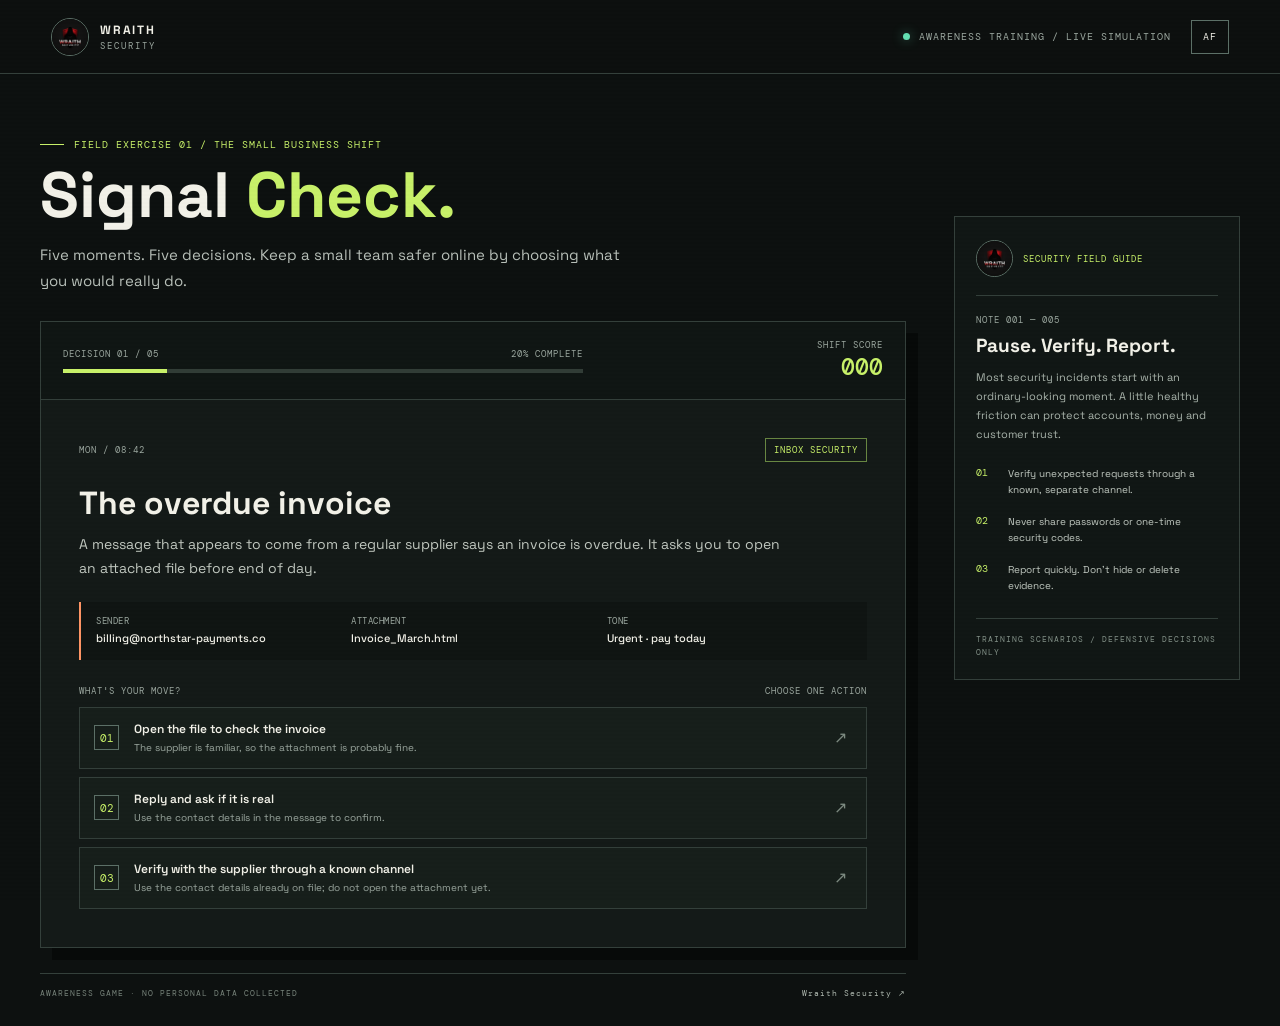
==== cyber-game/index.html @ 9d135469 "Add Signal Check cybersecurity awareness game" ====
<!doctype html>
<html lang="en">
<head>
  <meta charset="utf-8">
  <meta name="viewport" content="width=device-width, initial-scale=1">
  <meta name="theme-color" content="#0d1110">
  <meta name="description" content="Take a five-decision cybersecurity awareness challenge. Spot suspicious requests, protect accounts and choose a safe response.">
  <meta property="og:type" content="website">
  <meta property="og:url" content="https://rubust7997.github.io/Wraith.Sec/cyber-game/">
  <meta property="og:title" content="Signal Check | Wraith Security">
  <meta property="og:description" content="Could you protect a small business through five real-world security decisions? Play Signal Check and share your result.">
  <meta property="og:image" content="https://rubust7997.github.io/Wraith.Sec/assets/wraith-security-logo.jpeg">
  <meta name="twitter:card" content="summary">
  <title>Signal Check | Wraith Security</title>
  <link rel="preconnect" href="https://fonts.googleapis.com">
  <link rel="preconnect" href="https://fonts.gstatic.com" crossorigin>
  <link href="https://fonts.googleapis.com/css2?family=DM+Mono:wght@400;500;700&family=Space+Grotesk:wght@400;500;600;700&display=swap" rel="stylesheet">
  <link rel="icon" href="../assets/wraith-security-logo.jpeg">
  <link rel="stylesheet" href="styles.css">
</head>
<body>
  <div class="scanline" aria-hidden="true"></div>
  <header class="topbar">
    <a class="brand" href="../" aria-label="Wraith Security home">
      <img src="../assets/wraith-security-logo.jpeg" alt="">
      <span>WRAITH <b>SECURITY</b></span>
    </a>
    <div class="topbar-right">
      <span class="edition"><span class="live-dot"></span><span data-en="AWARENESS TRAINING / LIVE SIMULATION" data-af="BEWUSMAKINGOPLEIDING / LEWENDE SIMULASIE">AWARENESS TRAINING / LIVE SIMULATION</span></span>
      <button class="language-button" id="languageToggle" type="button" aria-label="Switch to Afrikaans">AF</button>
    </div>
  </header>

  <main class="game-layout">
    <section class="game-column" aria-labelledby="game-title">
      <div class="game-heading">
        <p class="eyebrow" data-en="FIELD EXERCISE 01 / THE SMALL BUSINESS SHIFT" data-af="VELDOEFENING 01 / DIE KLEINBESIGHEIDSKOF">FIELD EXERCISE 01 / THE SMALL BUSINESS SHIFT</p>
        <h1 id="game-title"><span data-en="Signal" data-af="Sein">Signal</span> <em data-en="Check." data-af="Kontrole.">Check.</em></h1>
        <p class="game-intro" data-en="Five moments. Five decisions. Keep a small team safer online by choosing what you would really do." data-af="Vyf oomblikke. Vyf besluite. Hou ’n klein span veiliger aanlyn deur te kies wat jy werklik sou doen.">Five moments. Five decisions. Keep a small team safer online by choosing what you would really do.</p>
      </div>

      <section class="playfield" id="playfield" aria-live="polite">
        <div class="game-status">
          <div class="progress-block">
            <div class="progress-label"><span id="roundLabel">DECISION 01 / 05</span><span id="progressText">20% COMPLETE</span></div>
            <div class="progress-track" role="progressbar" aria-label="Game progress" aria-valuemin="0" aria-valuemax="5" aria-valuenow="1" id="progressBar"><span id="progressFill"></span></div>
          </div>
          <div class="score-block"><span data-en="SHIFT SCORE" data-af="SKOFTELLING">SHIFT SCORE</span><strong id="scoreDisplay">000</strong></div>
        </div>

        <article class="scenario" id="scenarioPanel">
          <div class="scenario-meta"><span class="scenario-day" id="scenarioDay">MON / 08:42</span><span class="category-tag" id="scenarioCategory">INBOX SECURITY</span></div>
          <h2 id="scenarioTitle" tabindex="-1">The overdue invoice</h2>
          <p class="scenario-copy" id="scenarioPrompt"></p>
          <div class="evidence" id="scenarioEvidence" aria-label="Message details"></div>
          <div class="choice-heading"><span data-en="WHAT'S YOUR MOVE?" data-af="WAT DOEN JY?">WHAT'S YOUR MOVE?</span><span data-en="CHOOSE ONE ACTION" data-af="KIES EEN AKSIE">CHOOSE ONE ACTION</span></div>
          <div class="choices" id="choices" role="group" aria-label="Choose your response"></div>
          <div class="feedback" id="feedback" hidden>
            <div class="feedback-mark" id="feedbackMark" aria-hidden="true"></div>
            <div class="feedback-content"><p class="feedback-result" id="feedbackResult"></p><p id="feedbackText"></p><p class="field-tip" id="fieldTip"></p></div>
            <button class="button continue-button" id="continueButton" type="button"><span data-en="Next decision" data-af="Volgende besluit">Next decision</span><b aria-hidden="true">→</b></button>
          </div>
        </article>
      </section>

      <section class="results" id="results" hidden aria-live="polite">
        <p class="eyebrow" data-en="SHIFT COMPLETE / DEBRIEF READY" data-af="SKOF VOLTOOI / ONTLEDING GEREED">SHIFT COMPLETE / DEBRIEF READY</p>
        <div class="result-top"><div><p class="result-score-label" data-en="YOUR SIGNAL SCORE" data-af="JOU SEINTELLING">YOUR SIGNAL SCORE</p><p class="result-score"><span id="finalScore">0</span><small>/ 100</small></p></div><div class="result-rank" id="resultRank"></div></div>
        <h2 id="resultTitle" tabindex="-1"></h2>
        <p class="result-message" id="resultMessage"></p>
        <div class="debrief" id="debrief"></div>
        <div class="result-actions">
          <button class="button" id="replayButton" type="button"><span data-en="Run it again" data-af="Speel weer">Run it again</span><b aria-hidden="true">↻</b></button>
          <button class="button button-secondary" id="shareButton" type="button"><span data-en="Share on Facebook" data-af="Deel op Facebook">Share on Facebook</span><b aria-hidden="true">↗</b></button>
          <button class="copy-button" id="copyButton" type="button" data-en="COPY GAME LINK" data-af="KOPIEER SPELSKAKEL">COPY GAME LINK</button>
        </div>
        <p class="share-status" id="shareStatus" role="status" aria-live="polite"></p>
      </section>

      <footer class="game-footer">
        <span data-en="AWARENESS GAME · NO PERSONAL DATA COLLECTED" data-af="BEWUSMAKINGSPEL · GEEN PERSOONLIKE DATA WORD INGESAMEL NIE">AWARENESS GAME · NO PERSONAL DATA COLLECTED</span>
        <a href="../" data-en="Wraith Security ↗" data-af="Wraith Security ↗">Wraith Security ↗</a>
      </footer>
    </section>

    <aside class="briefing-rail" aria-label="Training notes">
      <div class="rail-identity"><img src="../assets/wraith-security-logo.jpeg" alt="Wraith Security"><span data-en="SECURITY FIELD GUIDE" data-af="SEKURITEITSVELDGIDS">SECURITY FIELD GUIDE</span></div>
      <div class="rail-rule"></div>
      <p class="rail-index">NOTE 001 — 005</p>
      <h2 data-en="Pause. Verify. Report." data-af="Wag. Bevestig. Rapporteer.">Pause. Verify. Report.</h2>
      <p class="rail-copy" data-en="Most security incidents start with an ordinary-looking moment. A little healthy friction can protect accounts, money and customer trust." data-af="Die meeste sekuriteitsinsidente begin met ’n doodgewone oomblik. ’n Bietjie gesonde versigtigheid kan rekeninge, geld en kliëntevertroue beskerm.">Most security incidents start with an ordinary-looking moment. A little healthy friction can protect accounts, money and customer trust.</p>
      <div class="principle-list">
        <div><b>01</b><span data-en="Verify unexpected requests through a known, separate channel." data-af="Bevestig onverwagte versoeke deur ’n bekende, afsonderlike kanaal.">Verify unexpected requests through a known, separate channel.</span></div>
        <div><b>02</b><span data-en="Never share passwords or one-time security codes." data-af="Moet nooit wagwoorde of eenmalige sekuriteitskodes deel nie.">Never share passwords or one-time security codes.</span></div>
        <div><b>03</b><span data-en="Report quickly. Don't hide or delete evidence." data-af="Rapporteer gou. Moenie bewyse wegsteek of uitvee nie.">Report quickly. Don't hide or delete evidence.</span></div>
      </div>
      <p class="rail-footnote" data-en="TRAINING SCENARIOS / DEFENSIVE DECISIONS ONLY" data-af="OPLEIDINGSSCENARIO’S / SLEGS VERDEDIGENDE BESLUITE">TRAINING SCENARIOS / DEFENSIVE DECISIONS ONLY</p>
    </aside>
  </main>

  <script src="game.js" defer></script>
</body>
</html>
---- cyber-game/styles.css ----
*{box-sizing:border-box}
:root{color-scheme:dark;--ink:#0d1110;--panel:#141a18;--panel-raised:#19211e;--line:#34403b;--line-bright:#5c7067;--paper:#f2f1e8;--muted:#9ba79f;--lime:#c8f169;--mint:#63dfb2;--orange:#ff9565;--red:#f47772;--mono:'DM Mono',monospace;--sans:'Space Grotesk',sans-serif}
html{min-width:320px;background:var(--ink);scroll-behavior:smooth}
body{position:relative;min-height:100vh;margin:0;background:var(--ink);color:var(--paper);font-family:var(--sans);line-height:1.55}
body::before{position:fixed;inset:0;z-index:-1;content:"";background-image:linear-gradient(90deg,transparent 49px,#ffffff07 50px),linear-gradient(transparent 49px,#ffffff07 50px);background-size:50px 50px;mask-image:linear-gradient(90deg,#0009,transparent 72%);pointer-events:none}
button,a{font:inherit}
a{color:inherit;text-decoration:none}
button:focus-visible,a:focus-visible{outline:2px solid var(--lime);outline-offset:4px}
.scanline{position:fixed;inset:0;z-index:10;pointer-events:none;background:linear-gradient(transparent 50%,#00000008 50%);background-size:100% 4px;opacity:.2}
.topbar{height:74px;padding:0 clamp(18px,4vw,60px);display:flex;align-items:center;justify-content:space-between;border-bottom:1px solid var(--line);background:#0d1110ee}
.brand{display:flex;align-items:center;gap:11px;font-size:12px;font-weight:700;letter-spacing:1.7px}
.brand img{width:38px;height:38px;object-fit:cover;border:1px solid var(--line-bright);border-radius:50%}
.brand b{display:block;color:var(--muted);font:9px var(--mono);letter-spacing:2px}
.topbar-right{display:flex;align-items:center;gap:20px}
.edition,.language-button,.eyebrow,.game-footer,.scenario-day,.category-tag,.progress-label,.score-block>span,.choice-heading,.rail-identity>span,.rail-index,.rail-footnote,.copy-button,.result-score-label{font:10px var(--mono);letter-spacing:1px}
.edition{display:flex;align-items:center;gap:9px;color:var(--muted)}
.live-dot{width:7px;height:7px;border-radius:50%;background:var(--mint);box-shadow:0 0 12px #63dfb277}
.language-button{width:38px;height:34px;border:1px solid var(--line-bright);background:transparent;color:var(--paper);cursor:pointer}
.game-layout{width:min(1200px,calc(100% - 48px));margin:0 auto;padding:54px 0 28px;display:grid;grid-template-columns:minmax(0,1fr) 286px;gap:48px;align-items:start}
.game-heading{max-width:760px;margin:0 0 28px}
.eyebrow{display:flex;align-items:center;gap:10px;color:var(--lime)}
.eyebrow::before{content:"";display:block;width:24px;height:1px;background:currentColor}
h1{margin:12px 0 4px;font-size:64px;line-height:1;letter-spacing:0;font-weight:700}
h1 em{color:var(--lime);font-style:normal}
.game-intro{max-width:600px;margin:15px 0 0;color:#b8c0b9;font-size:15px;line-height:1.7}
.playfield,.results{border:1px solid var(--line);background:var(--panel);box-shadow:12px 12px 0 #070a09}
.game-status{min-height:78px;padding:17px 22px;display:flex;align-items:center;justify-content:space-between;gap:20px;border-bottom:1px solid var(--line);background:#101614}
.progress-block{flex:1;max-width:520px}
.progress-label{display:flex;justify-content:space-between;gap:10px;margin-bottom:9px;color:var(--muted);font-size:9px}
.progress-track{height:4px;overflow:hidden;background:#323d37}
.progress-track span{display:block;width:20%;height:100%;background:var(--lime);transition:width .35s ease}
.score-block{display:grid;gap:1px;text-align:right}
.score-block>span{color:var(--muted);font-size:9px}
.score-block strong{color:var(--lime);font:500 23px var(--mono)}
.scenario{padding:clamp(20px,4vw,38px)}
.scenario-meta{display:flex;justify-content:space-between;align-items:center;gap:12px}
.scenario-day{color:var(--muted);font-size:9px}
.category-tag{padding:5px 8px;border:1px solid #688742;color:var(--lime);font-size:9px}
.scenario h2{margin:23px 0 9px;font-size:32px;line-height:1.18;letter-spacing:0}
.scenario-copy{max-width:720px;margin:0;color:#c1c8c0;font-size:14px;line-height:1.75}
.evidence{margin:21px 0 25px;padding:13px 15px;display:grid;grid-template-columns:repeat(3,minmax(0,1fr));gap:10px;border-left:2px solid var(--orange);background:#101513}
.evidence-item{min-width:0;display:grid;gap:3px}
.evidence-item span{color:var(--muted);font:9px var(--mono);letter-spacing:.5px;text-transform:uppercase}
.evidence-item strong{overflow-wrap:anywhere;color:var(--paper);font-size:11px;font-weight:500}
.choice-heading{display:flex;justify-content:space-between;gap:10px;margin-bottom:10px;color:var(--muted);font-size:9px}
.choices{display:grid;gap:8px}
.choice{width:100%;min-height:62px;padding:11px 14px;display:grid;grid-template-columns:28px 1fr 18px;gap:12px;align-items:center;text-align:left;border:1px solid var(--line);background:#171f1b;color:var(--paper);cursor:pointer;transition:border-color .15s,background .15s,transform .15s}
.choice:hover:not(:disabled){transform:translateX(3px);border-color:var(--lime);background:#1d2921}
.choice:disabled{cursor:default}
.choice-key{width:25px;height:25px;display:grid;place-items:center;border:1px solid var(--line-bright);color:var(--lime);font:11px var(--mono)}
.choice-copy{display:grid;gap:2px}
.choice-copy strong{font-size:12px;font-weight:600}
.choice-copy small{color:var(--muted);font-size:10px;line-height:1.45}
.choice-arrow{color:#7d8b81;font:16px var(--mono)}
.choice.is-correct{border-color:var(--mint);background:#163026}
.choice.is-incorrect{border-color:var(--red);background:#321e1d}
.choice.is-correct .choice-key{color:var(--mint);border-color:var(--mint)}
.choice.is-incorrect .choice-key{color:var(--red);border-color:var(--red)}
.feedback{margin-top:17px;padding:17px;display:grid;grid-template-columns:34px minmax(0,1fr);gap:10px;border:1px solid var(--line-bright);background:#101513}
.feedback-mark{width:29px;height:29px;display:grid;place-items:center;border:1px solid var(--mint);border-radius:50%;color:var(--mint);font:14px var(--mono)}
.feedback.is-miss .feedback-mark{border-color:var(--orange);color:var(--orange)}
.feedback-result{margin:0 0 5px;color:var(--mint);font-size:13px;font-weight:700}
.feedback.is-miss .feedback-result{color:var(--orange)}
.feedback-content>p:not(.feedback-result){margin:0;color:#c1c8c0;font-size:11px;line-height:1.7}
.field-tip{margin-top:9px!important;padding-top:9px;border-top:1px solid var(--line);color:var(--lime)!important}
.button{min-height:44px;padding:11px 16px;display:inline-flex;align-items:center;justify-content:center;gap:18px;border:1px solid var(--lime);background:var(--lime);color:#182012;font-size:11px;font-weight:700;cursor:pointer;transition:background .15s,transform .15s}
.button:hover{transform:translateY(-2px);background:#d9ff87}
.button b{font:18px var(--mono)}
.continue-button{grid-column:2;justify-self:start;margin-top:3px}
.briefing-rail{position:sticky;top:24px;margin-top:88px;padding:23px 21px 19px;border:1px solid var(--line);background:#111715}
.rail-identity{display:flex;align-items:center;gap:10px}
.rail-identity img{width:37px;height:37px;border:1px solid var(--line-bright);border-radius:50%;object-fit:cover}
.rail-identity>span{color:var(--lime);font-size:9px}
.rail-rule{height:1px;margin:18px 0;background:var(--line)}
.rail-index{margin:0;color:var(--muted);font-size:9px}
.briefing-rail h2{margin:8px 0 9px;font-size:19px;line-height:1.3}
.rail-copy{margin:0;color:#aab5ac;font-size:11px;line-height:1.75}
.principle-list{margin-top:21px;display:grid;gap:16px}
.principle-list>div{display:grid;grid-template-columns:24px 1fr;gap:8px;align-items:start}
.principle-list b{color:var(--lime);font:10px var(--mono)}
.principle-list span{color:#c3cbc3;font-size:10px;line-height:1.6}
.rail-footnote{margin:24px 0 0;padding-top:14px;border-top:1px solid var(--line);color:#829087;font-size:8px;line-height:1.7}
.results{padding:clamp(24px,5vw,42px);border-top:2px solid var(--lime)}
.result-top{margin:25px 0 8px;display:flex;align-items:end;justify-content:space-between;gap:15px}
.result-score-label{margin:0;color:var(--muted);font-size:9px}
.result-score{margin:2px 0 0;color:var(--lime);font:500 76px/1 var(--mono)}
.result-score small{font-size:18px;color:var(--muted)}
.result-rank{padding:8px 10px;border:1px solid var(--line-bright);color:var(--mint);font:10px var(--mono);letter-spacing:.7px;text-align:right}
.results h2{margin:12px 0 8px;font-size:27px}
.result-message{max-width:650px;color:#b8c0b9;font-size:13px;line-height:1.7}
.debrief{margin-top:24px;border-top:1px solid var(--line)}
.debrief-row{padding:12px 0;display:grid;grid-template-columns:26px minmax(0,1fr);gap:9px;border-bottom:1px solid var(--line)}
.debrief-mark{color:var(--mint);font:13px var(--mono)}
.debrief-row.is-miss .debrief-mark{color:var(--orange)}
.debrief-row strong{display:block;margin-bottom:3px;font-size:11px}
.debrief-row span{display:block;color:var(--muted);font-size:10px;line-height:1.6}
.result-actions{margin-top:22px;display:flex;flex-wrap:wrap;gap:10px}
.button-secondary{border-color:var(--line-bright);background:transparent;color:var(--paper)}
.button-secondary:hover{background:#202923}
.copy-button{padding:10px 12px;border:1px solid var(--line);background:transparent;color:var(--muted);cursor:pointer}
.copy-button:hover{border-color:var(--lime);color:var(--lime)}
.share-status{min-height:18px;margin:11px 0 0;color:var(--mint);font-size:11px}
.game-footer{margin-top:25px;padding-top:14px;display:flex;justify-content:space-between;gap:12px;border-top:1px solid var(--line);color:#768279;font-size:8px}
.game-footer a{color:#aeb8af}
[hidden]{display:none!important}
@media(max-width:980px){.game-layout{grid-template-columns:minmax(0,1fr) 250px;gap:26px}.game-layout{width:min(100% - 36px,1200px)}.briefing-rail{padding:18px;margin-top:100px}}
@media(max-width:760px){.topbar{height:64px}.edition{max-width:230px;font-size:8px;letter-spacing:.5px}.game-layout{grid-template-columns:1fr;padding-top:36px}.game-heading{margin-bottom:20px}.briefing-rail{position:static;margin-top:22px;display:grid;grid-template-columns:auto 1fr;column-gap:17px;align-items:start}.rail-identity{grid-column:1/-1}.rail-rule{grid-column:1/-1;margin:13px 0}.rail-index,.briefing-rail h2,.rail-copy,.principle-list,.rail-footnote{grid-column:1/-1}.rail-index{margin-top:2px}.principle-list{grid-template-columns:repeat(3,minmax(0,1fr));gap:12px}.principle-list>div{grid-template-columns:1fr;gap:5px}.rail-footnote{margin-top:17px}.playfield,.results{box-shadow:6px 6px 0 #070a09}}
@media(max-width:520px){.topbar{padding:0 15px}.brand{gap:7px;font-size:10px;letter-spacing:1px}.brand img{width:32px;height:32px}.topbar-right{gap:10px}.edition{max-width:150px;line-height:1.4}.language-button{width:34px;height:32px;font-size:9px}.game-layout{width:calc(100% - 28px);padding-top:27px}.game-heading h1{font-size:44px}.game-intro{font-size:13px}.game-status{min-height:68px;padding:13px 14px}.progress-label{font-size:8px}.score-block strong{font-size:20px}.scenario{padding:18px 14px}.scenario h2{font-size:25px}.scenario-copy{font-size:12px}.evidence{grid-template-columns:1fr;gap:9px;padding:11px}.evidence-item{grid-template-columns:84px minmax(0,1fr);align-items:center}.choice{grid-template-columns:25px 1fr 12px;gap:9px;padding:10px}.choice-copy strong{font-size:11px}.choice-copy small{font-size:9px}.choice-heading{font-size:8px}.feedback{padding:13px;grid-template-columns:27px minmax(0,1fr);gap:8px}.feedback-mark{width:24px;height:24px}.continue-button{grid-column:1/-1}.principle-list{grid-template-columns:1fr}.principle-list>div{grid-template-columns:25px 1fr}.result-top{align-items:center}.result-rank{font-size:8px}.result-actions{display:grid;grid-template-columns:1fr}.result-actions>*{width:100%}.game-footer{flex-direction:column;line-height:1.5}}
@media(max-width:520px){.result-score{font-size:60px}}
@media(prefers-reduced-motion:reduce){*,*::before,*::after{scroll-behavior:auto!important;transition:none!important;animation:none!important}}
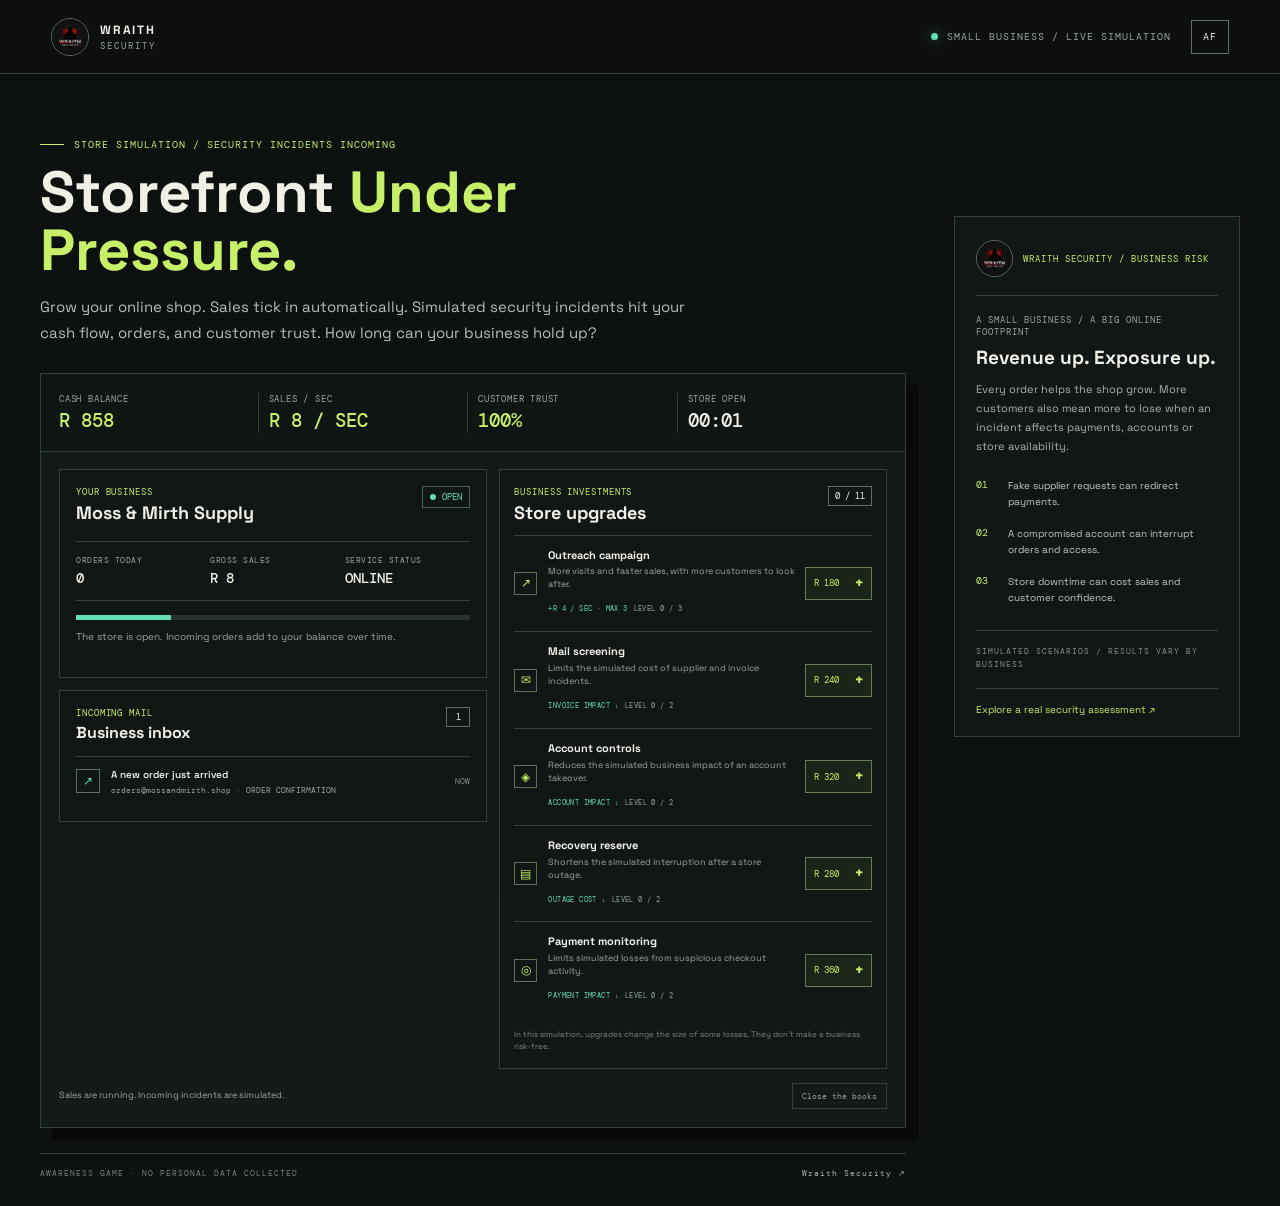
==== commit abb18f27: "Turn cybersecurity game into storefront tycoon" ====
--- a/cyber-game/index.html
+++ b/cyber-game/index.html
@@ -4,14 +4,14 @@
   <meta charset="utf-8">
   <meta name="viewport" content="width=device-width, initial-scale=1">
   <meta name="theme-color" content="#0d1110">
-  <meta name="description" content="Take a five-decision cybersecurity awareness challenge. Spot suspicious requests, protect accounts and choose a safe response.">
+  <meta name="description" content="Run a small online shop through simulated cyber incidents. Grow sales, invest in security, and see the financial impact of business disruptions.">
   <meta property="og:type" content="website">
   <meta property="og:url" content="https://rubust7997.github.io/Wraith.Sec/cyber-game/">
-  <meta property="og:title" content="Signal Check | Wraith Security">
-  <meta property="og:description" content="Could you protect a small business through five real-world security decisions? Play Signal Check and share your result.">
+  <meta property="og:title" content="Storefront Under Pressure | Wraith Security">
+  <meta property="og:description" content="Grow a small online store, handle incoming threat emails, and see how security incidents affect sales, cash flow, and customer trust.">
   <meta property="og:image" content="https://rubust7997.github.io/Wraith.Sec/assets/wraith-security-logo.jpeg">
   <meta name="twitter:card" content="summary">
-  <title>Signal Check | Wraith Security</title>
+  <title>Storefront Under Pressure | Wraith Security</title>
   <link rel="preconnect" href="https://fonts.googleapis.com">
   <link rel="preconnect" href="https://fonts.gstatic.com" crossorigin>
   <link href="https://fonts.googleapis.com/css2?family=DM+Mono:wght@400;500;700&family=Space+Grotesk:wght@400;500;600;700&display=swap" rel="stylesheet">
@@ -26,7 +26,7 @@
       <span>WRAITH <b>SECURITY</b></span>
     </a>
     <div class="topbar-right">
-      <span class="edition"><span class="live-dot"></span><span data-en="AWARENESS TRAINING / LIVE SIMULATION" data-af="BEWUSMAKINGOPLEIDING / LEWENDE SIMULASIE">AWARENESS TRAINING / LIVE SIMULATION</span></span>
+      <span class="edition"><span class="live-dot"></span><span data-en="SMALL BUSINESS / LIVE SIMULATION" data-af="KLEINBESIGHEID / LEWENDE SIMULASIE">SMALL BUSINESS / LIVE SIMULATION</span></span>
       <button class="language-button" id="languageToggle" type="button" aria-label="Switch to Afrikaans">AF</button>
     </div>
   </header>
@@ -34,48 +34,77 @@
   <main class="game-layout">
     <section class="game-column" aria-labelledby="game-title">
       <div class="game-heading">
-        <p class="eyebrow" data-en="FIELD EXERCISE 01 / THE SMALL BUSINESS SHIFT" data-af="VELDOEFENING 01 / DIE KLEINBESIGHEIDSKOF">FIELD EXERCISE 01 / THE SMALL BUSINESS SHIFT</p>
-        <h1 id="game-title"><span data-en="Signal" data-af="Sein">Signal</span> <em data-en="Check." data-af="Kontrole.">Check.</em></h1>
-        <p class="game-intro" data-en="Five moments. Five decisions. Keep a small team safer online by choosing what you would really do." data-af="Vyf oomblikke. Vyf besluite. Hou ’n klein span veiliger aanlyn deur te kies wat jy werklik sou doen.">Five moments. Five decisions. Keep a small team safer online by choosing what you would really do.</p>
+        <p class="eyebrow" data-en="STORE SIMULATION / SECURITY INCIDENTS INCOMING" data-af="WINKELSIMULASIE / SEKURITEITSINSIDENTE KOM IN">STORE SIMULATION / SECURITY INCIDENTS INCOMING</p>
+        <h1 id="game-title"><span data-en="Storefront" data-af="Winkelvenster">Storefront</span> <em data-en="Under Pressure." data-af="Onder Druk.">Under Pressure.</em></h1>
+        <p class="game-intro" data-en="Grow your online shop. Sales tick in automatically. Simulated security incidents hit your cash flow, orders, and customer trust. How long can your business hold up?" data-af="Bou jou aanlynwinkel. Verkope kom outomaties in. Gesimuleerde sekuriteitsinsidente raak jou kontantvloei, bestellings en kliëntevertroue. Hoe lank hou jou besigheid stand?">Grow your online shop. Sales tick in automatically. Simulated security incidents hit your cash flow, orders, and customer trust. How long can your business hold up?</p>
       </div>
 
-      <section class="playfield" id="playfield" aria-live="polite">
+      <section class="playfield tycoon-playfield" id="playfield">
         <div class="game-status">
-          <div class="progress-block">
-            <div class="progress-label"><span id="roundLabel">DECISION 01 / 05</span><span id="progressText">20% COMPLETE</span></div>
-            <div class="progress-track" role="progressbar" aria-label="Game progress" aria-valuemin="0" aria-valuemax="5" aria-valuenow="1" id="progressBar"><span id="progressFill"></span></div>
+          <div class="metrics-grid">
+            <div class="metric"><span data-en="CASH BALANCE" data-af="KONTANTBALANS">CASH BALANCE</span><strong id="cashBalance">R 850</strong></div>
+            <div class="metric"><span data-en="SALES / SEC" data-af="VERKOPE / SEK">SALES / SEC</span><strong id="salesRate">R 8</strong></div>
+            <div class="metric"><span data-en="CUSTOMER TRUST" data-af="KLIËNT vertroue">CUSTOMER TRUST</span><strong id="trustValue">100%</strong></div>
+            <div class="metric metric-clock"><span data-en="STORE OPEN" data-af="WINKEL OOP">STORE OPEN</span><strong id="dayTimer">00:00</strong></div>
           </div>
-          <div class="score-block"><span data-en="SHIFT SCORE" data-af="SKOFTELLING">SHIFT SCORE</span><strong id="scoreDisplay">000</strong></div>
         </div>
 
-        <article class="scenario" id="scenarioPanel">
-          <div class="scenario-meta"><span class="scenario-day" id="scenarioDay">MON / 08:42</span><span class="category-tag" id="scenarioCategory">INBOX SECURITY</span></div>
-          <h2 id="scenarioTitle" tabindex="-1">The overdue invoice</h2>
-          <p class="scenario-copy" id="scenarioPrompt"></p>
-          <div class="evidence" id="scenarioEvidence" aria-label="Message details"></div>
-          <div class="choice-heading"><span data-en="WHAT'S YOUR MOVE?" data-af="WAT DOEN JY?">WHAT'S YOUR MOVE?</span><span data-en="CHOOSE ONE ACTION" data-af="KIES EEN AKSIE">CHOOSE ONE ACTION</span></div>
-          <div class="choices" id="choices" role="group" aria-label="Choose your response"></div>
-          <div class="feedback" id="feedback" hidden>
-            <div class="feedback-mark" id="feedbackMark" aria-hidden="true"></div>
-            <div class="feedback-content"><p class="feedback-result" id="feedbackResult"></p><p id="feedbackText"></p><p class="field-tip" id="fieldTip"></p></div>
-            <button class="button continue-button" id="continueButton" type="button"><span data-en="Next decision" data-af="Volgende besluit">Next decision</span><b aria-hidden="true">→</b></button>
+        <div class="tycoon-grid">
+          <div class="store-column">
+            <section class="store-panel storefront-panel" aria-labelledby="storeTitle">
+              <div class="panel-heading"><div><p class="panel-kicker" data-en="YOUR BUSINESS" data-af="JOU BESIGHEID">YOUR BUSINESS</p><h2 id="storeTitle" data-en="Moss &amp; Mirth Supply" data-af="Moss &amp; Mirth Voorraad">Moss &amp; Mirth Supply</h2></div><span class="live-status"><i></i><span id="storeState">OPEN</span></span></div>
+              <div class="store-numbers"><div><span data-en="ORDERS TODAY" data-af="BESTELLINGS VANDAG">ORDERS TODAY</span><strong id="orderCount">0</strong></div><div><span data-en="GROSS SALES" data-af="BRUTO VERKOPE">GROSS SALES</span><strong id="grossSales">R 0</strong></div><div><span data-en="SERVICE STATUS" data-af="DIENSSTATUS">SERVICE STATUS</span><strong id="serviceStatus">ONLINE</strong></div></div>
+              <div class="sales-track" aria-label="Store sales activity"><span id="salesPulse"></span></div>
+              <p class="store-caption" id="storeCaption" data-en="The store is open. Incoming orders add to your balance over time." data-af="Die winkel is oop. Inkomende bestellings verhoog jou balans mettertyd.">The store is open. Incoming orders add to your balance over time.</p>
+            </section>
+
+            <section class="store-panel inbox-panel" aria-labelledby="inboxTitle">
+              <div class="panel-heading inbox-heading"><div><p class="panel-kicker" data-en="INCOMING MAIL" data-af="INKOMENDE POS">INCOMING MAIL</p><h2 id="inboxTitle" data-en="Business inbox" data-af="Besigheidsposbus">Business inbox</h2></div><span class="mail-count" id="mailCount">1</span></div>
+              <div class="mail-feed" id="mailFeed" aria-live="polite"><div class="mail-empty"><span class="mail-icon">↗</span><div><strong data-en="A new order just arrived" data-af="’n Nuwe bestelling het pas aangekom">A new order just arrived</strong><small data-en="orders@mossandmirth.shop · ORDER CONFIRMATION" data-af="orders@mossandmirth.shop · BESTELLINGSBEVESTIGING">orders@mossandmirth.shop · ORDER CONFIRMATION</small></div><time>NOW</time></div></div>
+            </section>
           </div>
-        </article>
+
+          <section class="store-panel upgrades-panel" aria-labelledby="upgradesTitle">
+            <div class="panel-heading"><div><p class="panel-kicker" data-en="BUSINESS INVESTMENTS" data-af="BESIGHEIDSBELEGGINGS">BUSINESS INVESTMENTS</p><h2 id="upgradesTitle" data-en="Store upgrades" data-af="Winkelopgraderings">Store upgrades</h2></div><span class="upgrade-count" id="upgradeCount">0 / 5</span></div>
+            <div class="upgrade-list">
+              <article class="upgrade-item"><span class="upgrade-symbol">↗</span><div class="upgrade-copy"><h3 data-en="Outreach campaign" data-af="Uitreikveldtog">Outreach campaign</h3><p data-en="More visits and faster sales, with more customers to look after." data-af="Meer besoeke en vinniger verkope, met meer kliënte om te bedien.">More visits and faster sales, with more customers to look after.</p><span class="upgrade-effect" data-en="+R 4 / SEC · MAX 3" data-af="+R 4 / SEK · MAKS 3">+R 4 / SEC · MAX 3</span><span class="upgrade-owned" id="marketingLevel"></span></div><button class="upgrade-buy" id="marketingUpgrade" type="button"><span>R 180</span><b>+</b></button></article>
+              <article class="upgrade-item"><span class="upgrade-symbol">✉</span><div class="upgrade-copy"><h3 data-en="Mail screening" data-af="Posfiltrering">Mail screening</h3><p data-en="Limits the simulated cost of supplier and invoice incidents." data-af="Beperk die gesimuleerde koste van verskaffer- en faktuurinsidente.">Limits the simulated cost of supplier and invoice incidents.</p><span class="upgrade-effect" data-en="INVOICE IMPACT ↓" data-af="FAKTUURIMPAK ↓">INVOICE IMPACT ↓</span><span class="upgrade-owned" id="mailLevel"></span></div><button class="upgrade-buy" id="mailUpgrade" type="button"><span>R 240</span><b>+</b></button></article>
+              <article class="upgrade-item"><span class="upgrade-symbol">◈</span><div class="upgrade-copy"><h3 data-en="Account controls" data-af="Rekeningbeheer">Account controls</h3><p data-en="Reduces the simulated business impact of an account takeover." data-af="Verminder die gesimuleerde besigheidsimpak van ’n rekeningoorname.">Reduces the simulated business impact of an account takeover.</p><span class="upgrade-effect" data-en="ACCOUNT IMPACT ↓" data-af="REKENINGIMPAK ↓">ACCOUNT IMPACT ↓</span><span class="upgrade-owned" id="accountLevel"></span></div><button class="upgrade-buy" id="accountUpgrade" type="button"><span>R 320</span><b>+</b></button></article>
+              <article class="upgrade-item"><span class="upgrade-symbol">▤</span><div class="upgrade-copy"><h3 data-en="Recovery reserve" data-af="Herstelreserwe">Recovery reserve</h3><p data-en="Shortens the simulated interruption after a store outage." data-af="Verkort die gesimuleerde onderbreking ná ’n winkelonderbreking.">Shortens the simulated interruption after a store outage.</p><span class="upgrade-effect" data-en="OUTAGE COST ↓" data-af="ONDERBREKINGSKOSTE ↓">OUTAGE COST ↓</span><span class="upgrade-owned" id="backupLevel"></span></div><button class="upgrade-buy" id="backupUpgrade" type="button"><span>R 280</span><b>+</b></button></article>
+              <article class="upgrade-item"><span class="upgrade-symbol">◎</span><div class="upgrade-copy"><h3 data-en="Payment monitoring" data-af="Betalingsmonitering">Payment monitoring</h3><p data-en="Limits simulated losses from suspicious checkout activity." data-af="Beperk gesimuleerde verliese weens verdagte betaalaktiwiteit.">Limits simulated losses from suspicious checkout activity.</p><span class="upgrade-effect" data-en="PAYMENT IMPACT ↓" data-af="BETALINGSIMPAK ↓">PAYMENT IMPACT ↓</span><span class="upgrade-owned" id="paymentLevel"></span></div><button class="upgrade-buy" id="paymentUpgrade" type="button"><span>R 360</span><b>+</b></button></article>
+            </div>
+            <p class="investment-note" data-en="In this simulation, upgrades change the size of some losses. They don't make a business risk-free." data-af="In hierdie simulasie verander opgraderings die grootte van sommige verliese. Dit maak ’n besigheid nie risikovry nie.">In this simulation, upgrades change the size of some losses. They don't make a business risk-free.</p>
+          </section>
+        </div>
+        <div class="game-controls"><span id="gameStatus" role="status" aria-live="polite" data-en="Sales are running. Incoming incidents are simulated." data-af="Verkope loop. Inkomende insidente is gesimuleer.">Sales are running. Incoming incidents are simulated.</span><button class="end-shift" id="endShiftButton" type="button" data-en="Close the books" data-af="Sluit die boeke">Close the books</button></div>
       </section>
 
       <section class="results" id="results" hidden aria-live="polite">
-        <p class="eyebrow" data-en="SHIFT COMPLETE / DEBRIEF READY" data-af="SKOF VOLTOOI / ONTLEDING GEREED">SHIFT COMPLETE / DEBRIEF READY</p>
-        <div class="result-top"><div><p class="result-score-label" data-en="YOUR SIGNAL SCORE" data-af="JOU SEINTELLING">YOUR SIGNAL SCORE</p><p class="result-score"><span id="finalScore">0</span><small>/ 100</small></p></div><div class="result-rank" id="resultRank"></div></div>
-        <h2 id="resultTitle" tabindex="-1"></h2>
+        <p class="eyebrow" data-en="STORE CLOSED / SIMULATION REPORT" data-af="WINKEL GESLUIT / SIMULASIEVERSLAG">STORE CLOSED / SIMULATION REPORT</p>
+        <div class="result-top"><div><p class="result-score-label" data-en="ENDING BALANCE" data-af="EINDBALANS">ENDING BALANCE</p><p class="result-score"><span id="finalBalance">R 0</span></p></div><div class="result-rank" id="businessStatus"></div></div>
+        <h2 id="resultTitle" tabindex="-1" data-en="Your business, under pressure." data-af="Jou besigheid, onder druk.">Your business, under pressure.</h2>
         <p class="result-message" id="resultMessage"></p>
-        <div class="debrief" id="debrief"></div>
+        <div class="report-grid"><div><span data-en="GROSS SALES" data-af="BRUTO VERKOPE">GROSS SALES</span><strong id="finalSales">R 0</strong></div><div><span data-en="INCIDENT LOSSES" data-af="INSIDENTVERLIESE">INCIDENT LOSSES</span><strong id="finalLosses">R 0</strong></div><div><span data-en="CUSTOMER TRUST" data-af="KLIËNTVERTROUE">CUSTOMER TRUST</span><strong id="finalTrust">100%</strong></div><div><span data-en="ORDERS COMPLETED" data-af="BESTELLINGS VOLTOOI">ORDERS COMPLETED</span><strong id="finalOrders">0</strong></div></div>
+        <div class="debrief" id="incidentReport"></div>
+        <div class="wraith-pitch"><p class="panel-kicker" data-en="FICTIONAL SIMULATION. REAL BUSINESSES FACE REAL COSTS." data-af="FIKTIEWE SIMULASIE. REGTE BESIGHEDE HET REGTE KOSTES.">FICTIONAL SIMULATION. REAL BUSINESSES FACE REAL COSTS.</p><h3 data-en="Don't guess where your exposure is." data-af="Moenie raai waar jou blootstelling lê nie.">Don't guess where your exposure is.</h3><p data-en="Wraith Security offers independent, authorised security assessments for websites and small businesses." data-af="Wraith Security bied onafhanklike, gemagtigde sekuriteitsassesserings vir webwerwe en klein besighede.">Wraith Security offers independent, authorised security assessments for websites and small businesses.</p><a class="button" href="mailto:wraith.r7.cyber@gmail.com?subject=Website%20security%20assessment%20enquiry"><span data-en="Ask Wraith Security" data-af="Vra Wraith Security">Ask Wraith Security</span><b aria-hidden="true">↗</b></a></div>
         <div class="result-actions">
-          <button class="button" id="replayButton" type="button"><span data-en="Run it again" data-af="Speel weer">Run it again</span><b aria-hidden="true">↻</b></button>
+          <button class="button" id="replayButton" type="button"><span data-en="Open another shop" data-af="Begin ’n nuwe winkel">Open another shop</span><b aria-hidden="true">↻</b></button>
           <button class="button button-secondary" id="shareButton" type="button"><span data-en="Share on Facebook" data-af="Deel op Facebook">Share on Facebook</span><b aria-hidden="true">↗</b></button>
           <button class="copy-button" id="copyButton" type="button" data-en="COPY GAME LINK" data-af="KOPIEER SPELSKAKEL">COPY GAME LINK</button>
         </div>
         <p class="share-status" id="shareStatus" role="status" aria-live="polite"></p>
       </section>
+
+      <dialog class="incident-dialog" id="incidentDialog" aria-labelledby="incidentTitle">
+        <div class="incident-topline"><span class="incident-pulse"></span><span data-en="INCOMING EMAIL / BUSINESS INCIDENT" data-af="INKOMENDE E-POS / BESIGHEIDSINSIDENT">INCOMING EMAIL / BUSINESS INCIDENT</span><span id="incidentTime">00:00</span></div>
+        <div class="incident-email"><span data-en="FROM" data-af="VAN">FROM</span><strong id="incidentSender"></strong><span data-en="SUBJECT" data-af="ONDERWERP">SUBJECT</span><strong id="incidentSubject"></strong></div>
+        <p class="panel-kicker" id="incidentType"></p>
+        <h2 id="incidentTitle"></h2>
+        <p class="incident-story" id="incidentStory"></p>
+        <div class="incident-impact"><div><span data-en="CASH LOST" data-af="KONTANT VERLOOR">CASH LOST</span><strong id="incidentCashImpact">R 0</strong></div><div><span data-en="TRUST CHANGE" data-af="VERTROUEVERANDERING">TRUST CHANGE</span><strong id="incidentTrustImpact">-0%</strong></div><div><span data-en="STORE STATUS" data-af="WINKELSTATUS">STORE STATUS</span><strong id="incidentStoreImpact">OPEN</strong></div></div>
+        <p class="incident-explainer" id="incidentExplainer"></p>
+        <button class="button incident-close" id="incidentContinue" type="button"><span data-en="Back to the store" data-af="Terug na die winkel">Back to the store</span><b aria-hidden="true">→</b></button>
+      </dialog>
 
       <footer class="game-footer">
         <span data-en="AWARENESS GAME · NO PERSONAL DATA COLLECTED" data-af="BEWUSMAKINGSPEL · GEEN PERSOONLIKE DATA WORD INGESAMEL NIE">AWARENESS GAME · NO PERSONAL DATA COLLECTED</span>
@@ -84,20 +113,21 @@
     </section>
 
     <aside class="briefing-rail" aria-label="Training notes">
-      <div class="rail-identity"><img src="../assets/wraith-security-logo.jpeg" alt="Wraith Security"><span data-en="SECURITY FIELD GUIDE" data-af="SEKURITEITSVELDGIDS">SECURITY FIELD GUIDE</span></div>
+      <div class="rail-identity"><img src="../assets/wraith-security-logo.jpeg" alt="Wraith Security"><span data-en="WRAITH SECURITY / BUSINESS RISK" data-af="WRAITH SECURITY / BESIGHEIDSRISIKO">WRAITH SECURITY / BUSINESS RISK</span></div>
       <div class="rail-rule"></div>
-      <p class="rail-index">NOTE 001 — 005</p>
-      <h2 data-en="Pause. Verify. Report." data-af="Wag. Bevestig. Rapporteer.">Pause. Verify. Report.</h2>
-      <p class="rail-copy" data-en="Most security incidents start with an ordinary-looking moment. A little healthy friction can protect accounts, money and customer trust." data-af="Die meeste sekuriteitsinsidente begin met ’n doodgewone oomblik. ’n Bietjie gesonde versigtigheid kan rekeninge, geld en kliëntevertroue beskerm.">Most security incidents start with an ordinary-looking moment. A little healthy friction can protect accounts, money and customer trust.</p>
+      <p class="rail-index" data-en="A SMALL BUSINESS / A BIG ONLINE FOOTPRINT" data-af="’N KLEIN BESIGHEID / ’N GROOT AANLYN VOETSPOOR">A SMALL BUSINESS / A BIG ONLINE FOOTPRINT</p>
+      <h2 data-en="Revenue up. Exposure up." data-af="Inkomste op. Blootstelling op.">Revenue up. Exposure up.</h2>
+      <p class="rail-copy" data-en="Every order helps the shop grow. More customers also mean more to lose when an incident affects payments, accounts or store availability." data-af="Elke bestelling help die winkel groei. Meer kliënte beteken ook meer om te verloor wanneer ’n insident betalings, rekeninge of winkelbeskikbaarheid raak.">Every order helps the shop grow. More customers also mean more to lose when an incident affects payments, accounts or store availability.</p>
       <div class="principle-list">
-        <div><b>01</b><span data-en="Verify unexpected requests through a known, separate channel." data-af="Bevestig onverwagte versoeke deur ’n bekende, afsonderlike kanaal.">Verify unexpected requests through a known, separate channel.</span></div>
-        <div><b>02</b><span data-en="Never share passwords or one-time security codes." data-af="Moet nooit wagwoorde of eenmalige sekuriteitskodes deel nie.">Never share passwords or one-time security codes.</span></div>
-        <div><b>03</b><span data-en="Report quickly. Don't hide or delete evidence." data-af="Rapporteer gou. Moenie bewyse wegsteek of uitvee nie.">Report quickly. Don't hide or delete evidence.</span></div>
+        <div><b>01</b><span data-en="Fake supplier requests can redirect payments." data-af="Vals verskafferversoeke kan betalings herlei.">Fake supplier requests can redirect payments.</span></div>
+        <div><b>02</b><span data-en="A compromised account can interrupt orders and access." data-af="’n Gekompromitteerde rekening kan bestellings en toegang onderbreek.">A compromised account can interrupt orders and access.</span></div>
+        <div><b>03</b><span data-en="Store downtime can cost sales and customer confidence." data-af="Winkelstilstand kan verkope en kliëntevertroue kos.">Store downtime can cost sales and customer confidence.</span></div>
       </div>
-      <p class="rail-footnote" data-en="TRAINING SCENARIOS / DEFENSIVE DECISIONS ONLY" data-af="OPLEIDINGSSCENARIO’S / SLEGS VERDEDIGENDE BESLUITE">TRAINING SCENARIOS / DEFENSIVE DECISIONS ONLY</p>
+      <p class="rail-footnote" data-en="SIMULATED SCENARIOS / RESULTS VARY BY BUSINESS" data-af="GESIMULEERDE SCENARIO’S / RESULTATE VERSKIL PER BESIGHEID">SIMULATED SCENARIOS / RESULTS VARY BY BUSINESS</p>
+      <a class="rail-cta" href="mailto:wraith.r7.cyber@gmail.com?subject=Website%20security%20assessment%20enquiry" data-en="Explore a real security assessment ↗" data-af="Ontdek ’n werklike sekuriteitsassessering ↗">Explore a real security assessment ↗</a>
     </aside>
   </main>
 
-  <script src="game.js" defer></script>
+  <script src="tycoon.js" defer></script>
 </body>
 </html>
--- a/cyber-game/styles.css
+++ b/cyber-game/styles.css
@@ -108,3 +108,7 @@
 @media(max-width:520px){.topbar{padding:0 15px}.brand{gap:7px;font-size:10px;letter-spacing:1px}.brand img{width:32px;height:32px}.topbar-right{gap:10px}.edition{max-width:150px;line-height:1.4}.language-button{width:34px;height:32px;font-size:9px}.game-layout{width:calc(100% - 28px);padding-top:27px}.game-heading h1{font-size:44px}.game-intro{font-size:13px}.game-status{min-height:68px;padding:13px 14px}.progress-label{font-size:8px}.score-block strong{font-size:20px}.scenario{padding:18px 14px}.scenario h2{font-size:25px}.scenario-copy{font-size:12px}.evidence{grid-template-columns:1fr;gap:9px;padding:11px}.evidence-item{grid-template-columns:84px minmax(0,1fr);align-items:center}.choice{grid-template-columns:25px 1fr 12px;gap:9px;padding:10px}.choice-copy strong{font-size:11px}.choice-copy small{font-size:9px}.choice-heading{font-size:8px}.feedback{padding:13px;grid-template-columns:27px minmax(0,1fr);gap:8px}.feedback-mark{width:24px;height:24px}.continue-button{grid-column:1/-1}.principle-list{grid-template-columns:1fr}.principle-list>div{grid-template-columns:25px 1fr}.result-top{align-items:center}.result-rank{font-size:8px}.result-actions{display:grid;grid-template-columns:1fr}.result-actions>*{width:100%}.game-footer{flex-direction:column;line-height:1.5}}
 @media(max-width:520px){.result-score{font-size:60px}}
 @media(prefers-reduced-motion:reduce){*,*::before,*::after{scroll-behavior:auto!important;transition:none!important;animation:none!important}}
+.game-heading h1{max-width:740px;font-size:58px}.game-intro{max-width:670px}.tycoon-playfield{padding-bottom:18px}.game-status{padding:16px 18px}.metrics-grid{width:100%;display:grid;grid-template-columns:repeat(4,minmax(0,1fr));gap:10px}.metric{min-width:0;display:grid;gap:3px;padding-right:10px;border-right:1px solid var(--line)}.metric:last-child{padding:0;border:0}.metric>span{color:var(--muted);font:9px var(--mono);letter-spacing:.8px}.metric strong{color:var(--lime);font:500 19px var(--mono);white-space:nowrap;overflow:hidden;text-overflow:ellipsis}.metric-clock strong{color:var(--paper)}.tycoon-grid{padding:17px 18px 0;display:grid;grid-template-columns:minmax(0,1.05fr) minmax(0,.95fr);gap:12px;align-items:start}.store-column{display:grid;gap:12px}.store-panel{min-width:0;padding:16px;background:#111715;border:1px solid var(--line)}.panel-heading{display:flex;align-items:flex-start;justify-content:space-between;gap:12px}.panel-kicker{margin:0 0 4px;color:var(--lime);font:9px var(--mono);letter-spacing:.9px}.panel-heading h2{margin:0;font-size:18px;line-height:1.25;letter-spacing:0}.live-status{display:flex;align-items:center;gap:6px;padding:4px 7px;border:1px solid #496255;color:var(--mint);font:9px var(--mono)}.live-status i{width:6px;height:6px;border-radius:50%;background:var(--mint)}.store-numbers{margin-top:16px;padding:13px 0;display:grid;grid-template-columns:repeat(3,minmax(0,1fr));gap:9px;border-top:1px solid var(--line);border-bottom:1px solid var(--line)}.store-numbers div{min-width:0;display:grid;gap:4px}.store-numbers span{color:var(--muted);font:8px var(--mono);letter-spacing:.5px}.store-numbers strong{overflow:hidden;color:var(--paper);font:500 14px var(--mono);text-overflow:ellipsis}.store-numbers strong.is-offline{color:var(--red)}.sales-track{height:5px;margin-top:14px;overflow:hidden;background:#29332e}.sales-track span{display:block;width:24%;height:100%;background:var(--mint);transition:width .25s ease}.store-caption{min-height:32px;margin:9px 0 0;color:var(--muted);font-size:10px;line-height:1.6}.mail-count,.upgrade-count{min-width:24px;padding:3px 6px;border:1px solid var(--line-bright);color:var(--paper);font:9px var(--mono);text-align:center}.mail-feed{margin-top:13px;display:grid}.mail-empty,.mail-item{min-width:0;padding:10px 0;display:grid;grid-template-columns:26px minmax(0,1fr) auto;gap:9px;align-items:center;border-top:1px solid var(--line)}.mail-icon{width:24px;height:24px;display:grid;place-items:center;border:1px solid var(--line-bright);color:var(--mint);font:12px var(--mono)}.mail-threat .mail-icon{border-color:var(--orange);color:var(--orange)}.mail-empty>div,.mail-item>div{min-width:0;display:grid;gap:3px}.mail-item strong,.mail-empty strong{overflow:hidden;color:var(--paper);font-size:10px;font-weight:600;text-overflow:ellipsis;white-space:nowrap}.mail-item small,.mail-empty small{overflow:hidden;color:var(--muted);font:8px var(--mono);text-overflow:ellipsis;white-space:nowrap}.mail-item time,.mail-empty time{color:#7d8b81;font:8px var(--mono)}.inbox-heading h2{font-size:16px}.upgrades-panel{padding:16px 14px}.upgrade-list{margin-top:10px}.upgrade-item{min-width:0;padding:12px 0;display:grid;grid-template-columns:25px minmax(0,1fr) auto;gap:9px;align-items:center;border-top:1px solid var(--line)}.upgrade-symbol{width:23px;height:23px;display:grid;place-items:center;border:1px solid #607155;color:var(--lime);font:12px var(--mono)}.upgrade-copy{min-width:0}.upgrade-copy h3{margin:0;color:var(--paper);font-size:11px;line-height:1.35}.upgrade-copy p{margin:3px 0;color:var(--muted);font-size:9px;line-height:1.45}.upgrade-effect,.upgrade-owned{display:inline-block;margin:2px 6px 0 0;color:var(--mint);font:7px var(--mono);letter-spacing:.4px}.upgrade-owned{color:#94a99b}.upgrade-buy{min-width:67px;padding:7px 8px;display:flex;align-items:center;justify-content:space-between;gap:8px;border:1px solid #667d57;background:#1a2418;color:var(--lime);font:9px var(--mono);cursor:pointer}.upgrade-buy:hover:not(:disabled){background:#2b3a23;border-color:var(--lime)}.upgrade-buy b{font-size:13px}.upgrade-buy:disabled{border-color:#353d39;background:#151a18;color:#66736a;cursor:not-allowed}.investment-note{margin:10px 0 0;color:#7f8a82;font-size:8px;line-height:1.5}.game-controls{padding:14px 18px 0;display:flex;align-items:center;justify-content:space-between;gap:12px}.game-controls>span{color:var(--muted);font-size:9px}.end-shift{padding:7px 9px;border:1px solid var(--line);background:transparent;color:var(--muted);font:8px var(--mono);cursor:pointer}.end-shift:hover{border-color:var(--paper);color:var(--paper)}.incident-dialog{width:min(580px,calc(100% - 28px));max-height:min(90vh,760px);padding:0;overflow:auto;border:1px solid #8e5140;background:#111715;color:var(--paper);box-shadow:0 20px 90px #000b}.incident-dialog::backdrop{background:#050807d9;backdrop-filter:blur(4px)}.incident-topline{padding:12px 16px;display:flex;align-items:center;gap:9px;border-bottom:1px solid #674238;background:#211816;color:var(--orange);font:9px var(--mono);letter-spacing:.7px}.incident-topline span:last-child{margin-left:auto;color:var(--muted)}.incident-pulse{width:7px;height:7px;border-radius:50%;background:var(--orange);box-shadow:0 0 10px #ff956577}.incident-email{padding:15px 19px;display:grid;grid-template-columns:78px minmax(0,1fr);gap:5px 10px;border-bottom:1px solid var(--line);background:#151c19}.incident-email span{color:var(--muted);font:8px var(--mono)}.incident-email strong{overflow-wrap:anywhere;color:var(--paper);font-size:10px;font-weight:500}.incident-dialog>.panel-kicker{margin:19px 20px 4px;color:var(--orange)}.incident-dialog h2{margin:0 20px 9px;font-size:25px;line-height:1.2;letter-spacing:0}.incident-story,.incident-explainer{margin:0 20px;color:#b9c3ba;font-size:11px;line-height:1.75}.incident-impact{margin:17px 20px;padding:12px 0;display:grid;grid-template-columns:repeat(3,minmax(0,1fr));gap:10px;border-top:1px solid var(--line);border-bottom:1px solid var(--line)}.incident-impact>div{min-width:0;display:grid;gap:4px}.incident-impact span{color:var(--muted);font:8px var(--mono)}.incident-impact strong{color:var(--orange);font:500 13px var(--mono)}.incident-impact>div:last-child strong{color:var(--paper);font-size:10px}.incident-explainer{margin-bottom:18px;padding:0 0 0 10px;border-left:2px solid var(--line-bright);color:var(--muted)}.incident-close{margin:0 20px 20px}.results .result-score{font-size:48px;line-height:1.2}.result-rank{color:var(--orange)}.report-grid{margin-top:22px;display:grid;grid-template-columns:repeat(4,minmax(0,1fr));border-top:1px solid var(--line);border-bottom:1px solid var(--line)}.report-grid>div{min-width:0;padding:12px 8px;display:grid;gap:5px;border-right:1px solid var(--line)}.report-grid>div:first-child{padding-left:0}.report-grid>div:last-child{padding-right:0;border:0}.report-grid span{color:var(--muted);font:8px var(--mono);letter-spacing:.4px}.report-grid strong{overflow:hidden;color:var(--paper);font:500 13px var(--mono);text-overflow:ellipsis}.wraith-pitch{margin-top:22px;padding:17px;border-left:2px solid var(--lime);background:#171f1b}.wraith-pitch h3{margin:7px 0;font-size:18px;line-height:1.3}.wraith-pitch>p:not(.panel-kicker){margin:0 0 13px;color:#b4beb5;font-size:10px;line-height:1.65}.wraith-pitch .button{min-height:38px;padding:9px 12px}.rail-cta{margin-top:16px;padding-top:13px;display:block;border-top:1px solid var(--line);color:var(--lime);font-size:10px;line-height:1.5}.is-offline{color:var(--orange)!important}
+.incident-log-empty{margin:0;padding:14px 0;color:var(--muted);font-size:11px}.incident-log-row{padding:12px 0;display:grid;grid-template-columns:46px minmax(0,1fr) auto;gap:10px;align-items:center;border-bottom:1px solid var(--line)}.incident-log-row>time{color:var(--muted);font:9px var(--mono)}.incident-log-row>div{min-width:0;display:grid;gap:3px}.incident-log-row>div span{color:var(--orange);font:8px var(--mono);letter-spacing:.5px}.incident-log-row>div strong{font-size:10px;line-height:1.5}.incident-log-row>span:last-child{color:#c3cbc3;font:8px var(--mono);text-align:right}
+@media(max-width:980px){.tycoon-grid{grid-template-columns:1fr}.store-column{grid-template-columns:1fr 1fr;align-items:start}.upgrades-panel{padding:16px}.upgrade-item{grid-template-columns:25px minmax(0,1fr) auto}}
+@media(max-width:600px){.game-heading h1{font-size:42px}.tycoon-grid{padding:12px 12px 0}.store-column{grid-template-columns:1fr}.game-status{padding:12px}.metrics-grid{grid-template-columns:repeat(2,minmax(0,1fr));gap:12px}.metric{border:0}.metric strong{font-size:17px}.upgrade-item{grid-template-columns:22px minmax(0,1fr) auto;gap:7px}.upgrade-buy{min-width:62px;padding:7px 6px}.upgrade-copy p{font-size:8px}.game-controls{padding:12px 12px 0;align-items:flex-start}.game-controls>span{max-width:65%;line-height:1.5}.report-grid{grid-template-columns:repeat(2,minmax(0,1fr))}.report-grid>div:nth-child(2n){border-right:0;padding-right:0}.report-grid>div:nth-child(2n+1){padding-left:0}.report-grid>div:nth-child(n+3){border-top:1px solid var(--line)}.incident-log-row{grid-template-columns:40px minmax(0,1fr)}.incident-log-row>span:last-child{grid-column:2;text-align:left}.incident-dialog h2{font-size:21px}.incident-impact strong{font-size:11px}}
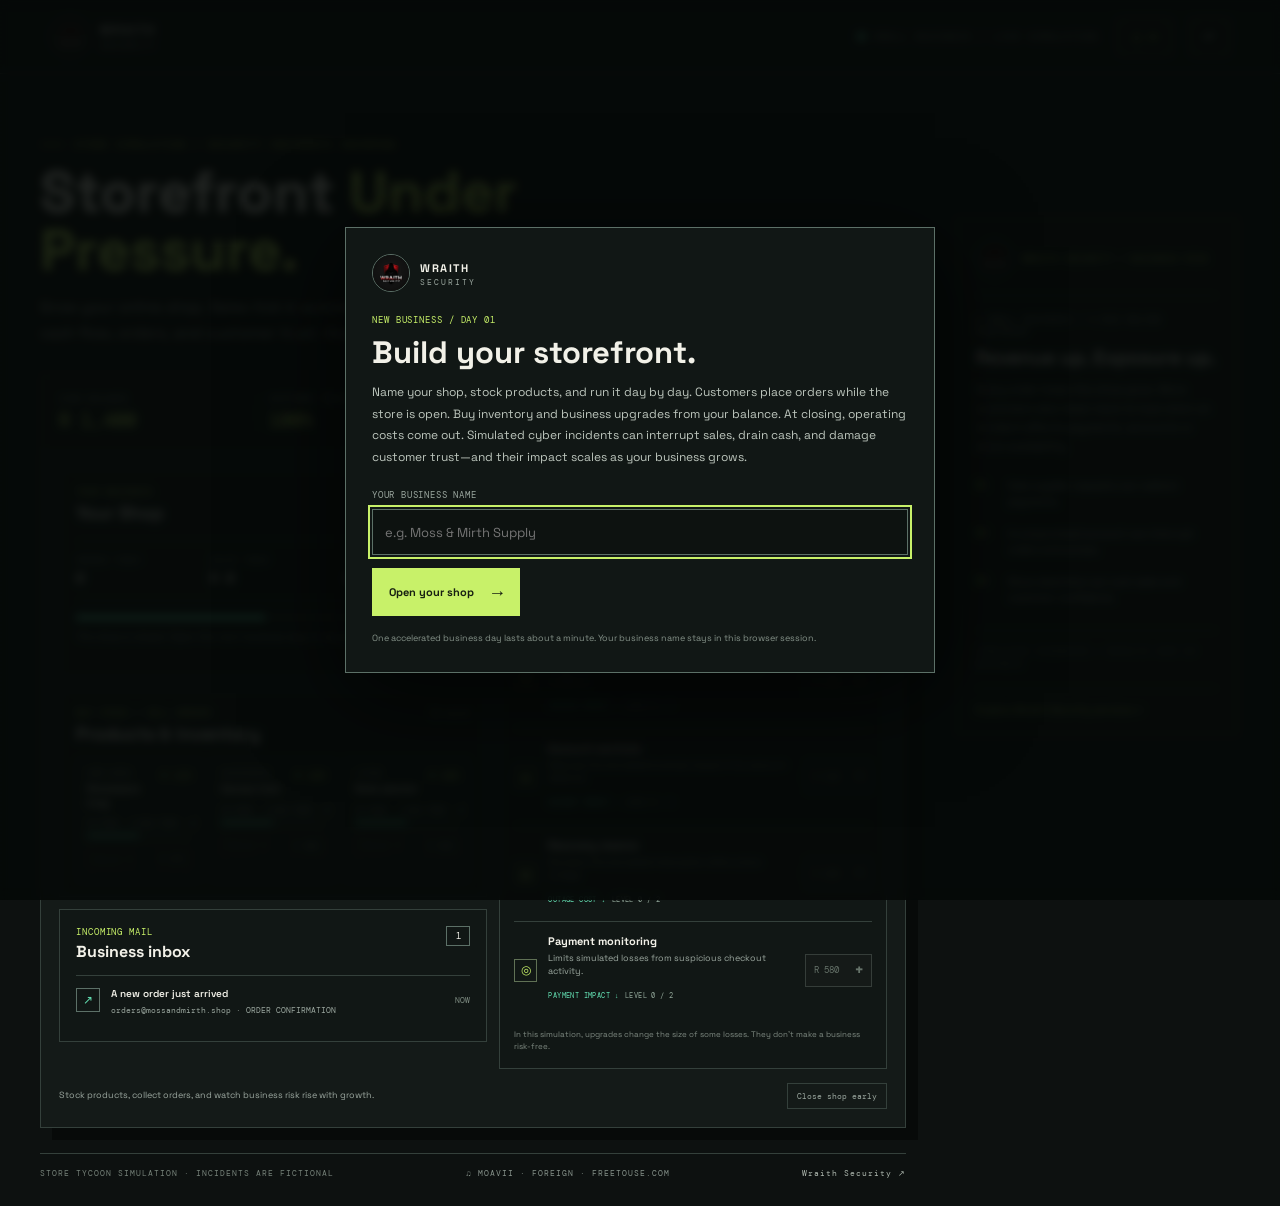
==== commit 0415a908: "Expand storefront tycoon with day and stock systems" ====
--- a/cyber-game/index.html
+++ b/cyber-game/index.html
@@ -4,11 +4,11 @@
   <meta charset="utf-8">
   <meta name="viewport" content="width=device-width, initial-scale=1">
   <meta name="theme-color" content="#0d1110">
-  <meta name="description" content="Run a small online shop through simulated cyber incidents. Grow sales, invest in security, and see the financial impact of business disruptions.">
+  <meta name="description" content="Build an online shop through daily sales, stock buying, business costs, and simulated cyber threats that scale as your storefront grows.">
   <meta property="og:type" content="website">
   <meta property="og:url" content="https://rubust7997.github.io/Wraith.Sec/cyber-game/">
   <meta property="og:title" content="Storefront Under Pressure | Wraith Security">
-  <meta property="og:description" content="Grow a small online store, handle incoming threat emails, and see how security incidents affect sales, cash flow, and customer trust.">
+  <meta property="og:description" content="Name your shop, stock products, run daily sales, and see simulated cyber incidents hit your cash flow as the business grows.">
   <meta property="og:image" content="https://rubust7997.github.io/Wraith.Sec/assets/wraith-security-logo.jpeg">
   <meta name="twitter:card" content="summary">
   <title>Storefront Under Pressure | Wraith Security</title>
@@ -17,6 +17,7 @@
   <link href="https://fonts.googleapis.com/css2?family=DM+Mono:wght@400;500;700&family=Space+Grotesk:wght@400;500;600;700&display=swap" rel="stylesheet">
   <link rel="icon" href="../assets/wraith-security-logo.jpeg">
   <link rel="stylesheet" href="styles.css">
+  <link rel="stylesheet" href="gameplay.css">
 </head>
 <body>
   <div class="scanline" aria-hidden="true"></div>
@@ -27,6 +28,7 @@
     </a>
     <div class="topbar-right">
       <span class="edition"><span class="live-dot"></span><span data-en="SMALL BUSINESS / LIVE SIMULATION" data-af="KLEINBESIGHEID / LEWENDE SIMULASIE">SMALL BUSINESS / LIVE SIMULATION</span></span>
+      <button class="music-toggle" id="musicToggle" type="button" aria-label="Mute ambient music" aria-pressed="true" title="Toggle ambient music"><span aria-hidden="true">♫</span><small id="musicState">ON</small></button>
       <button class="language-button" id="languageToggle" type="button" aria-label="Switch to Afrikaans">AF</button>
     </div>
   </header>
@@ -43,19 +45,24 @@
         <div class="game-status">
           <div class="metrics-grid">
             <div class="metric"><span data-en="CASH BALANCE" data-af="KONTANTBALANS">CASH BALANCE</span><strong id="cashBalance">R 850</strong></div>
-            <div class="metric"><span data-en="SALES / SEC" data-af="VERKOPE / SEK">SALES / SEC</span><strong id="salesRate">R 8</strong></div>
             <div class="metric"><span data-en="CUSTOMER TRUST" data-af="KLIËNT vertroue">CUSTOMER TRUST</span><strong id="trustValue">100%</strong></div>
-            <div class="metric metric-clock"><span data-en="STORE OPEN" data-af="WINKEL OOP">STORE OPEN</span><strong id="dayTimer">00:00</strong></div>
+            <div class="metric metric-clock"><span data-en="DAY / TIME" data-af="DAG / TYD">DAY / TIME</span><strong id="dayTimer">DAY 01 · 09:00</strong></div>
+            <div class="metric metric-threat"><span data-en="THREAT PRESSURE" data-af="BEDREIGINGSDRUK">THREAT PRESSURE</span><strong id="threatPressure">LOW</strong></div>
           </div>
         </div>
 
         <div class="tycoon-grid">
           <div class="store-column">
             <section class="store-panel storefront-panel" aria-labelledby="storeTitle">
-              <div class="panel-heading"><div><p class="panel-kicker" data-en="YOUR BUSINESS" data-af="JOU BESIGHEID">YOUR BUSINESS</p><h2 id="storeTitle" data-en="Moss &amp; Mirth Supply" data-af="Moss &amp; Mirth Voorraad">Moss &amp; Mirth Supply</h2></div><span class="live-status"><i></i><span id="storeState">OPEN</span></span></div>
-              <div class="store-numbers"><div><span data-en="ORDERS TODAY" data-af="BESTELLINGS VANDAG">ORDERS TODAY</span><strong id="orderCount">0</strong></div><div><span data-en="GROSS SALES" data-af="BRUTO VERKOPE">GROSS SALES</span><strong id="grossSales">R 0</strong></div><div><span data-en="SERVICE STATUS" data-af="DIENSSTATUS">SERVICE STATUS</span><strong id="serviceStatus">ONLINE</strong></div></div>
+              <div class="panel-heading"><div><p class="panel-kicker" data-en="YOUR BUSINESS" data-af="JOU BESIGHEID">YOUR BUSINESS</p><h2 id="storeTitle">Your Shop</h2></div><span class="live-status"><i></i><span id="storeState">OPEN</span></span></div>
+              <div class="store-numbers"><div><span data-en="ORDERS TODAY" data-af="BESTELLINGS VANDAG">ORDERS TODAY</span><strong id="orderCount">0</strong></div><div><span data-en="SALES TODAY" data-af="VERKOPE VANDAG">SALES TODAY</span><strong id="grossSales">R 0</strong></div><div><span data-en="SERVICE STATUS" data-af="DIENSSTATUS">SERVICE STATUS</span><strong id="serviceStatus">ONLINE</strong></div></div>
               <div class="sales-track" aria-label="Store sales activity"><span id="salesPulse"></span></div>
               <p class="store-caption" id="storeCaption" data-en="The store is open. Incoming orders add to your balance over time." data-af="Die winkel is oop. Inkomende bestellings verhoog jou balans mettertyd.">The store is open. Incoming orders add to your balance over time.</p>
+            </section>
+
+            <section class="store-panel stock-panel" aria-labelledby="stockTitle">
+              <div class="panel-heading"><div><p class="panel-kicker" data-en="BUY STOCK / SELL ORDERS" data-af="KOOP VOORRAAD / VERKOOP BESTELLINGS">BUY STOCK / SELL ORDERS</p><h2 id="stockTitle" data-en="Products & inventory" data-af="Produkte en voorraad">Products &amp; inventory</h2></div><span class="stock-total" id="stockTotal">0 units</span></div>
+              <div class="item-grid" id="itemGrid"></div>
             </section>
 
             <section class="store-panel inbox-panel" aria-labelledby="inboxTitle">
@@ -76,7 +83,7 @@
             <p class="investment-note" data-en="In this simulation, upgrades change the size of some losses. They don't make a business risk-free." data-af="In hierdie simulasie verander opgraderings die grootte van sommige verliese. Dit maak ’n besigheid nie risikovry nie.">In this simulation, upgrades change the size of some losses. They don't make a business risk-free.</p>
           </section>
         </div>
-        <div class="game-controls"><span id="gameStatus" role="status" aria-live="polite" data-en="Sales are running. Incoming incidents are simulated." data-af="Verkope loop. Inkomende insidente is gesimuleer.">Sales are running. Incoming incidents are simulated.</span><button class="end-shift" id="endShiftButton" type="button" data-en="Close the books" data-af="Sluit die boeke">Close the books</button></div>
+        <div class="game-controls"><span id="gameStatus" role="status" aria-live="polite" data-en="Stock products, collect orders, and watch business risk rise with growth." data-af="Vul produkte aan, ontvang bestellings en kyk hoe besigheidsrisiko met groei toeneem.">Stock products, collect orders, and watch business risk rise with growth.</span><button class="end-shift" id="closeDayButton" type="button" data-en="Close shop early" data-af="Sluit winkel vroeg">Close shop early</button></div>
       </section>
 
       <section class="results" id="results" hidden aria-live="polite">
@@ -84,9 +91,9 @@
         <div class="result-top"><div><p class="result-score-label" data-en="ENDING BALANCE" data-af="EINDBALANS">ENDING BALANCE</p><p class="result-score"><span id="finalBalance">R 0</span></p></div><div class="result-rank" id="businessStatus"></div></div>
         <h2 id="resultTitle" tabindex="-1" data-en="Your business, under pressure." data-af="Jou besigheid, onder druk.">Your business, under pressure.</h2>
         <p class="result-message" id="resultMessage"></p>
-        <div class="report-grid"><div><span data-en="GROSS SALES" data-af="BRUTO VERKOPE">GROSS SALES</span><strong id="finalSales">R 0</strong></div><div><span data-en="INCIDENT LOSSES" data-af="INSIDENTVERLIESE">INCIDENT LOSSES</span><strong id="finalLosses">R 0</strong></div><div><span data-en="CUSTOMER TRUST" data-af="KLIËNTVERTROUE">CUSTOMER TRUST</span><strong id="finalTrust">100%</strong></div><div><span data-en="ORDERS COMPLETED" data-af="BESTELLINGS VOLTOOI">ORDERS COMPLETED</span><strong id="finalOrders">0</strong></div></div>
+        <div class="report-grid"><div><span data-en="GROSS SALES" data-af="BRUTO VERKOPE">GROSS SALES</span><strong id="finalSales">R 0</strong></div><div><span data-en="STOCK PURCHASES" data-af="VOORRAADAANKOPE">STOCK PURCHASES</span><strong id="finalStockCosts">R 0</strong></div><div><span data-en="OPERATING COSTS" data-af="BEDRYFSKOSTE">OPERATING COSTS</span><strong id="finalOperatingCosts">R 0</strong></div><div><span data-en="INCIDENT LOSSES" data-af="INSIDENTVERLIESE">INCIDENT LOSSES</span><strong id="finalLosses">R 0</strong></div><div><span data-en="CUSTOMER TRUST" data-af="KLIËNTVERTROUE">CUSTOMER TRUST</span><strong id="finalTrust">100%</strong></div><div><span data-en="ORDERS COMPLETED" data-af="BESTELLINGS VOLTOOI">ORDERS COMPLETED</span><strong id="finalOrders">0</strong></div></div>
         <div class="debrief" id="incidentReport"></div>
-        <div class="wraith-pitch"><p class="panel-kicker" data-en="FICTIONAL SIMULATION. REAL BUSINESSES FACE REAL COSTS." data-af="FIKTIEWE SIMULASIE. REGTE BESIGHEDE HET REGTE KOSTES.">FICTIONAL SIMULATION. REAL BUSINESSES FACE REAL COSTS.</p><h3 data-en="Don't guess where your exposure is." data-af="Moenie raai waar jou blootstelling lê nie.">Don't guess where your exposure is.</h3><p data-en="Wraith Security offers independent, authorised security assessments for websites and small businesses." data-af="Wraith Security bied onafhanklike, gemagtigde sekuriteitsassesserings vir webwerwe en klein besighede.">Wraith Security offers independent, authorised security assessments for websites and small businesses.</p><a class="button" href="mailto:wraith.r7.cyber@gmail.com?subject=Website%20security%20assessment%20enquiry"><span data-en="Ask Wraith Security" data-af="Vra Wraith Security">Ask Wraith Security</span><b aria-hidden="true">↗</b></a></div>
+        <div class="wraith-pitch"><p class="panel-kicker" data-en="FICTIONAL SIMULATION. REAL BUSINESSES FACE REAL COSTS." data-af="FIKTIEWE SIMULASIE. REGTE BESIGHEDE HET REGTE KOSTES.">FICTIONAL SIMULATION. REAL BUSINESSES FACE REAL COSTS.</p><h3 data-en="Don't guess where your exposure is." data-af="Moenie raai waar jou blootstelling lê nie.">Don't guess where your exposure is.</h3><p data-en="Wraith Security offers independent, authorised security assessments for websites and small businesses." data-af="Wraith Security bied onafhanklike, gemagtigde sekuriteitsassesserings vir webwerwe en klein besighede.">Wraith Security offers independent, authorised security assessments for websites and small businesses.</p><a class="button" href="../#contact"><span data-en="Explore Wraith Security services" data-af="Ontdek Wraith Security-dienste">Explore Wraith Security services</span><b aria-hidden="true">↗</b></a></div>
         <div class="result-actions">
           <button class="button" id="replayButton" type="button"><span data-en="Open another shop" data-af="Begin ’n nuwe winkel">Open another shop</span><b aria-hidden="true">↻</b></button>
           <button class="button button-secondary" id="shareButton" type="button"><span data-en="Share on Facebook" data-af="Deel op Facebook">Share on Facebook</span><b aria-hidden="true">↗</b></button>
@@ -95,19 +102,43 @@
         <p class="share-status" id="shareStatus" role="status" aria-live="polite"></p>
       </section>
 
+      <dialog class="welcome-dialog" id="welcomeDialog" aria-labelledby="welcomeTitle">
+        <div class="welcome-brand"><img src="../assets/wraith-security-logo.jpeg" alt=""><span>WRAITH <b>SECURITY</b></span></div>
+        <p class="panel-kicker" data-en="NEW BUSINESS / DAY 01" data-af="NUWE BESIGHEID / DAG 01">NEW BUSINESS / DAY 01</p>
+        <h2 id="welcomeTitle" data-en="Build your storefront." data-af="Bou jou winkel.">Build your storefront.</h2>
+        <p class="welcome-copy" data-en="Name your shop, stock products, and run it day by day. Customers place orders while the store is open. Buy inventory and business upgrades from your balance. At closing, operating costs come out. Simulated cyber incidents can interrupt sales, drain cash, and damage customer trust—and their impact scales as your business grows." data-af="Gee jou winkel ’n naam, vul produkte aan en bestuur dit dag vir dag. Kliënte plaas bestellings terwyl die winkel oop is. Koop voorraad en besigheidsopgraderings uit jou balans. Bedryfskoste word met sluiting afgetrek. Gesimuleerde kuberinsidente kan verkope onderbreek, kontant tap en kliëntevertroue skaad—en hul impak groei saam met jou besigheid.">Name your shop, stock products, and run it day by day. Customers place orders while the store is open. Buy inventory and business upgrades from your balance. At closing, operating costs come out. Simulated cyber incidents can interrupt sales, drain cash, and damage customer trust—and their impact scales as your business grows.</p>
+        <form id="welcomeForm" class="welcome-form">
+          <label for="businessNameInput" data-en="YOUR BUSINESS NAME" data-af="JOU BESIGHEIDSNAAM">YOUR BUSINESS NAME</label>
+          <input id="businessNameInput" name="businessName" maxlength="36" autocomplete="organization" required placeholder="e.g. Moss & Mirth Supply" data-en-placeholder="e.g. Moss & Mirth Supply" data-af-placeholder="bv. Moss & Mirth Voorraad">
+          <button class="button" type="submit"><span data-en="Open your shop" data-af="Maak jou winkel oop">Open your shop</span><b aria-hidden="true">→</b></button>
+        </form>
+        <p class="welcome-note" data-en="One accelerated business day lasts about a minute. Your business name stays in this browser session." data-af="Een versnelde besigheidsdag duur ongeveer ’n minuut. Jou besigheidsnaam bly in hierdie blaaiersessie.">One accelerated business day lasts about a minute. Your business name stays in this browser session.</p>
+      </dialog>
+
+      <dialog class="day-dialog" id="dayDialog" aria-labelledby="dayResultTitle">
+        <div class="incident-topline"><span class="live-dot"></span><span data-en="END OF BUSINESS DAY" data-af="EINDE VAN BESIGHEIDSDAG">END OF BUSINESS DAY</span><span id="closedDayLabel">DAY 01</span></div>
+        <p class="panel-kicker" data-en="DAILY CLOSEOUT" data-af="DAAGLIKSE SLUITING">DAILY CLOSEOUT</p>
+        <h2 id="dayResultTitle" tabindex="-1">Day 01 complete</h2>
+        <p class="day-result-copy" id="dayResultCopy"></p>
+        <div class="day-ledger" id="dayLedger"></div>
+        <p class="restock-reminder" data-en="Review your remaining stock before opening the next day." data-af="Gaan jou oorblywende voorraad na voordat jy die volgende dag oopmaak.">Review your remaining stock before opening the next day.</p>
+        <div class="day-actions"><button class="button" id="nextDayButton" type="button"><span data-en="Open next day" data-af="Maak volgende dag oop">Open next day</span><b aria-hidden="true">→</b></button><button class="end-shift" id="finishBusinessButton" type="button" data-en="Close business" data-af="Sluit besigheid">Close business</button></div>
+      </dialog>
+
       <dialog class="incident-dialog" id="incidentDialog" aria-labelledby="incidentTitle">
         <div class="incident-topline"><span class="incident-pulse"></span><span data-en="INCOMING EMAIL / BUSINESS INCIDENT" data-af="INKOMENDE E-POS / BESIGHEIDSINSIDENT">INCOMING EMAIL / BUSINESS INCIDENT</span><span id="incidentTime">00:00</span></div>
         <div class="incident-email"><span data-en="FROM" data-af="VAN">FROM</span><strong id="incidentSender"></strong><span data-en="SUBJECT" data-af="ONDERWERP">SUBJECT</span><strong id="incidentSubject"></strong></div>
         <p class="panel-kicker" id="incidentType"></p>
         <h2 id="incidentTitle"></h2>
         <p class="incident-story" id="incidentStory"></p>
-        <div class="incident-impact"><div><span data-en="CASH LOST" data-af="KONTANT VERLOOR">CASH LOST</span><strong id="incidentCashImpact">R 0</strong></div><div><span data-en="TRUST CHANGE" data-af="VERTROUEVERANDERING">TRUST CHANGE</span><strong id="incidentTrustImpact">-0%</strong></div><div><span data-en="STORE STATUS" data-af="WINKELSTATUS">STORE STATUS</span><strong id="incidentStoreImpact">OPEN</strong></div></div>
+        <div class="incident-impact"><div><span data-en="CASH LOST" data-af="KONTANT VERLOOR">CASH LOST</span><strong id="incidentCashImpact">R 0</strong></div><div><span data-en="TRUST CHANGE" data-af="VERTROUEVERANDERING">TRUST CHANGE</span><strong id="incidentTrustImpact">-0%</strong></div><div><span data-en="STORE STATUS" data-af="WINKELSTATUS">STORE STATUS</span><strong id="incidentStoreImpact">OPEN</strong></div><div><span data-en="THREAT SCALE" data-af="BEDREIGINGSKAAL">THREAT SCALE</span><strong id="incidentScale">LOW</strong></div></div>
         <p class="incident-explainer" id="incidentExplainer"></p>
         <button class="button incident-close" id="incidentContinue" type="button"><span data-en="Back to the store" data-af="Terug na die winkel">Back to the store</span><b aria-hidden="true">→</b></button>
       </dialog>
 
       <footer class="game-footer">
-        <span data-en="AWARENESS GAME · NO PERSONAL DATA COLLECTED" data-af="BEWUSMAKINGSPEL · GEEN PERSOONLIKE DATA WORD INGESAMEL NIE">AWARENESS GAME · NO PERSONAL DATA COLLECTED</span>
+        <span data-en="STORE TYCOON SIMULATION · INCIDENTS ARE FICTIONAL" data-af="WINKELSIMULASIE · INSIDENTE IS FIKTIEF">STORE TYCOON SIMULATION · INCIDENTS ARE FICTIONAL</span>
+        <span class="music-credit">♫ MOAVII · FOREIGN · FREETOUSE.COM</span>
         <a href="../" data-en="Wraith Security ↗" data-af="Wraith Security ↗">Wraith Security ↗</a>
       </footer>
     </section>
@@ -124,10 +155,11 @@
         <div><b>03</b><span data-en="Store downtime can cost sales and customer confidence." data-af="Winkelstilstand kan verkope en kliëntevertroue kos.">Store downtime can cost sales and customer confidence.</span></div>
       </div>
       <p class="rail-footnote" data-en="SIMULATED SCENARIOS / RESULTS VARY BY BUSINESS" data-af="GESIMULEERDE SCENARIO’S / RESULTATE VERSKIL PER BESIGHEID">SIMULATED SCENARIOS / RESULTS VARY BY BUSINESS</p>
-      <a class="rail-cta" href="mailto:wraith.r7.cyber@gmail.com?subject=Website%20security%20assessment%20enquiry" data-en="Explore a real security assessment ↗" data-af="Ontdek ’n werklike sekuriteitsassessering ↗">Explore a real security assessment ↗</a>
+      <a class="rail-cta" href="../#contact" data-en="Explore Wraith Security services ↗" data-af="Ontdek Wraith Security-dienste ↗">Explore Wraith Security services ↗</a>
     </aside>
   </main>
 
-  <script src="tycoon.js" defer></script>
+  <audio id="ambientMusic" loop preload="none" src="Moavii%20-%20Foreign%20(freetouse.com).mp3"></audio>
+  <script src="store.js" defer></script>
 </body>
 </html>
--- a/cyber-game/gameplay.css
+++ b/cyber-game/gameplay.css
@@ -0,0 +1,9 @@
+.music-toggle{min-width:53px;height:34px;padding:4px 7px;display:flex;align-items:center;justify-content:center;gap:6px;border:1px solid var(--line-bright);background:transparent;color:var(--lime);cursor:pointer}.music-toggle>span{font-size:16px;line-height:1}.music-toggle small{font:8px var(--mono);letter-spacing:.5px}.music-toggle[aria-pressed=false]{color:var(--muted)}
+.metrics-grid{grid-template-columns:repeat(4,minmax(0,1fr))}.metric-threat strong{color:var(--mint)}.metric-threat strong[data-level=watch]{color:var(--lime)}.metric-threat strong[data-level=high]{color:var(--orange)}.metric-threat strong[data-level=critical]{color:var(--red)}
+.stock-panel{padding-bottom:13px}.stock-total{color:var(--muted);font:9px var(--mono)}.item-grid{margin-top:13px;display:grid;grid-template-columns:repeat(3,minmax(0,1fr));gap:8px}.item-card{min-width:0;padding:10px;background:#151d19;border:1px solid #303d36}.item-title-row{display:flex;justify-content:space-between;align-items:flex-start;gap:7px}.item-title-row>div{min-width:0}.item-category{display:block;color:var(--muted);font:7px var(--mono);letter-spacing:.5px}.item-title-row h3{margin:4px 0 0;font-size:10px;line-height:1.35}.item-price{color:var(--lime);font:10px var(--mono);white-space:nowrap}.item-stock-info{margin-top:10px;display:flex;justify-content:space-between;gap:4px;color:#aab6ad;font:7px var(--mono)}.item-stock-info span{white-space:nowrap}.stock-track{height:3px;margin-top:6px;background:#303a34}.stock-track span{display:block;width:50%;height:100%;background:var(--mint);transition:width .2s}.stock-track span.is-low{background:var(--orange)}.restock-button{width:100%;margin-top:9px;padding:7px 6px;display:flex;align-items:center;justify-content:space-between;gap:5px;border:1px solid #566b4c;background:#1a2418;color:var(--lime);font:7px var(--mono);cursor:pointer}.restock-button:hover:not(:disabled){border-color:var(--lime);background:#25331f}.restock-button:disabled{border-color:#353d39;background:#151a18;color:#66736a;cursor:not-allowed}.restock-button span{white-space:nowrap}.restock-button b{font-size:8px;white-space:nowrap}
+.welcome-dialog,.day-dialog{width:min(590px,calc(100% - 28px));max-height:min(90vh,760px);padding:26px;overflow:auto;border:1px solid var(--line-bright);background:#111715;color:var(--paper);box-shadow:0 20px 90px #000b}.welcome-dialog::backdrop,.day-dialog::backdrop{background:#050807df;backdrop-filter:blur(5px)}.welcome-brand{margin-bottom:22px;display:flex;align-items:center;gap:10px;font-size:11px;font-weight:700;letter-spacing:1.5px}.welcome-brand img{width:38px;height:38px;border:1px solid var(--line-bright);border-radius:50%;object-fit:cover}.welcome-brand b{display:block;color:var(--muted);font:8px var(--mono);letter-spacing:2px}.welcome-dialog>.panel-kicker{color:var(--lime)}.welcome-dialog h2,.day-dialog h2{margin:8px 0 11px;font-size:31px;line-height:1.18;letter-spacing:0}.welcome-copy,.day-result-copy{margin:0;color:#bdc6bd;font-size:12px;line-height:1.8}.welcome-form{margin-top:21px;display:grid;gap:8px}.welcome-form label{color:var(--muted);font:9px var(--mono);letter-spacing:.8px}.welcome-form input{width:100%;height:46px;padding:11px 12px;border:1px solid var(--line-bright);border-radius:0;background:#0d1210;color:var(--paper);font:13px var(--sans)}.welcome-form input:focus{outline:2px solid var(--lime);outline-offset:2px}.welcome-form .button{margin-top:5px;justify-self:start}.welcome-note{margin:15px 0 0;color:#849188;font-size:9px;line-height:1.6}.day-dialog{width:min(550px,calc(100% - 28px));padding:0 22px 22px}.day-dialog .incident-topline{margin:0 -22px 20px}.day-dialog h2{font-size:25px}.day-result-copy{font-size:11px}.day-ledger{margin-top:17px;border-top:1px solid var(--line)}.day-ledger-row{padding:9px 0;display:flex;justify-content:space-between;gap:12px;border-bottom:1px solid var(--line);color:var(--muted);font-size:10px}.day-ledger-row strong{color:var(--paper);font:9px var(--mono);text-align:right}.day-ledger-total{color:var(--orange);font:8px var(--mono);letter-spacing:.5px}.day-ledger-total strong{color:var(--orange)}.restock-reminder{margin:13px 0;color:var(--muted);font-size:9px}.day-actions{display:flex;align-items:center;gap:12px;flex-wrap:wrap}.day-actions .end-shift{min-height:40px;padding:9px 12px}.incident-impact{grid-template-columns:repeat(4,minmax(0,1fr))}.incident-impact strong#incidentScale{color:var(--lime)}.report-grid{grid-template-columns:repeat(3,minmax(0,1fr))}.report-grid>div:nth-child(3n){border-right:0}.report-grid>div:nth-child(3n+1){padding-left:0}.report-grid>div:nth-child(n+4){border-top:1px solid var(--line)}.rail-cta{color:var(--lime)}.music-credit{color:#87938b}
+@media(max-width:980px){.metrics-grid{grid-template-columns:repeat(4,minmax(0,1fr))}.item-grid{grid-template-columns:1fr}.item-card{padding:10px}.item-title-row h3{font-size:11px}.item-stock-info{font-size:8px}.restock-button{font-size:8px}}
+@media(max-width:760px){.metrics-grid{grid-template-columns:repeat(4,minmax(0,1fr))}.item-grid{grid-template-columns:repeat(3,minmax(0,1fr))}.item-card{padding:9px}.item-stock-info{display:grid;gap:3px}.incident-impact{grid-template-columns:repeat(2,minmax(0,1fr))}.report-grid{grid-template-columns:repeat(3,minmax(0,1fr))}.game-footer{align-items:flex-start}}
+@media(max-width:520px){.topbar-right{gap:7px}.music-toggle{min-width:42px;width:42px;height:32px;padding:3px;gap:3px}.music-toggle>span{font-size:14px}.music-toggle small{font-size:7px}.edition{max-width:122px;font-size:7px}.metrics-grid{grid-template-columns:repeat(2,minmax(0,1fr));gap:11px}.metric{padding-right:7px}.metric>span{font-size:8px}.metric strong{font-size:15px}.item-grid{grid-template-columns:1fr}.item-card{padding:11px}.item-stock-info{display:flex;font-size:8px}.welcome-dialog{padding:21px}.welcome-dialog h2{font-size:26px}.day-dialog{padding:0 16px 17px}.day-dialog .incident-topline{margin:0 -16px 16px;padding:11px 14px}.day-dialog h2{font-size:22px}.day-actions{align-items:stretch;flex-direction:column}.day-actions>*{width:100%;justify-content:center}.incident-impact{grid-template-columns:repeat(2,minmax(0,1fr))}.report-grid{grid-template-columns:repeat(2,minmax(0,1fr))}.report-grid>div:nth-child(3n){border-right:1px solid var(--line)}.report-grid>div:nth-child(2n){border-right:0;padding-right:0}.report-grid>div:nth-child(2n+1){padding-left:0}.report-grid>div:nth-child(n+3){border-top:1px solid var(--line)}.game-footer{gap:8px}}
+@media(prefers-reduced-motion:reduce){.stock-track span{transition:none}}
+@media(min-width:601px) and (max-width:760px){.store-column{grid-template-columns:1fr}}
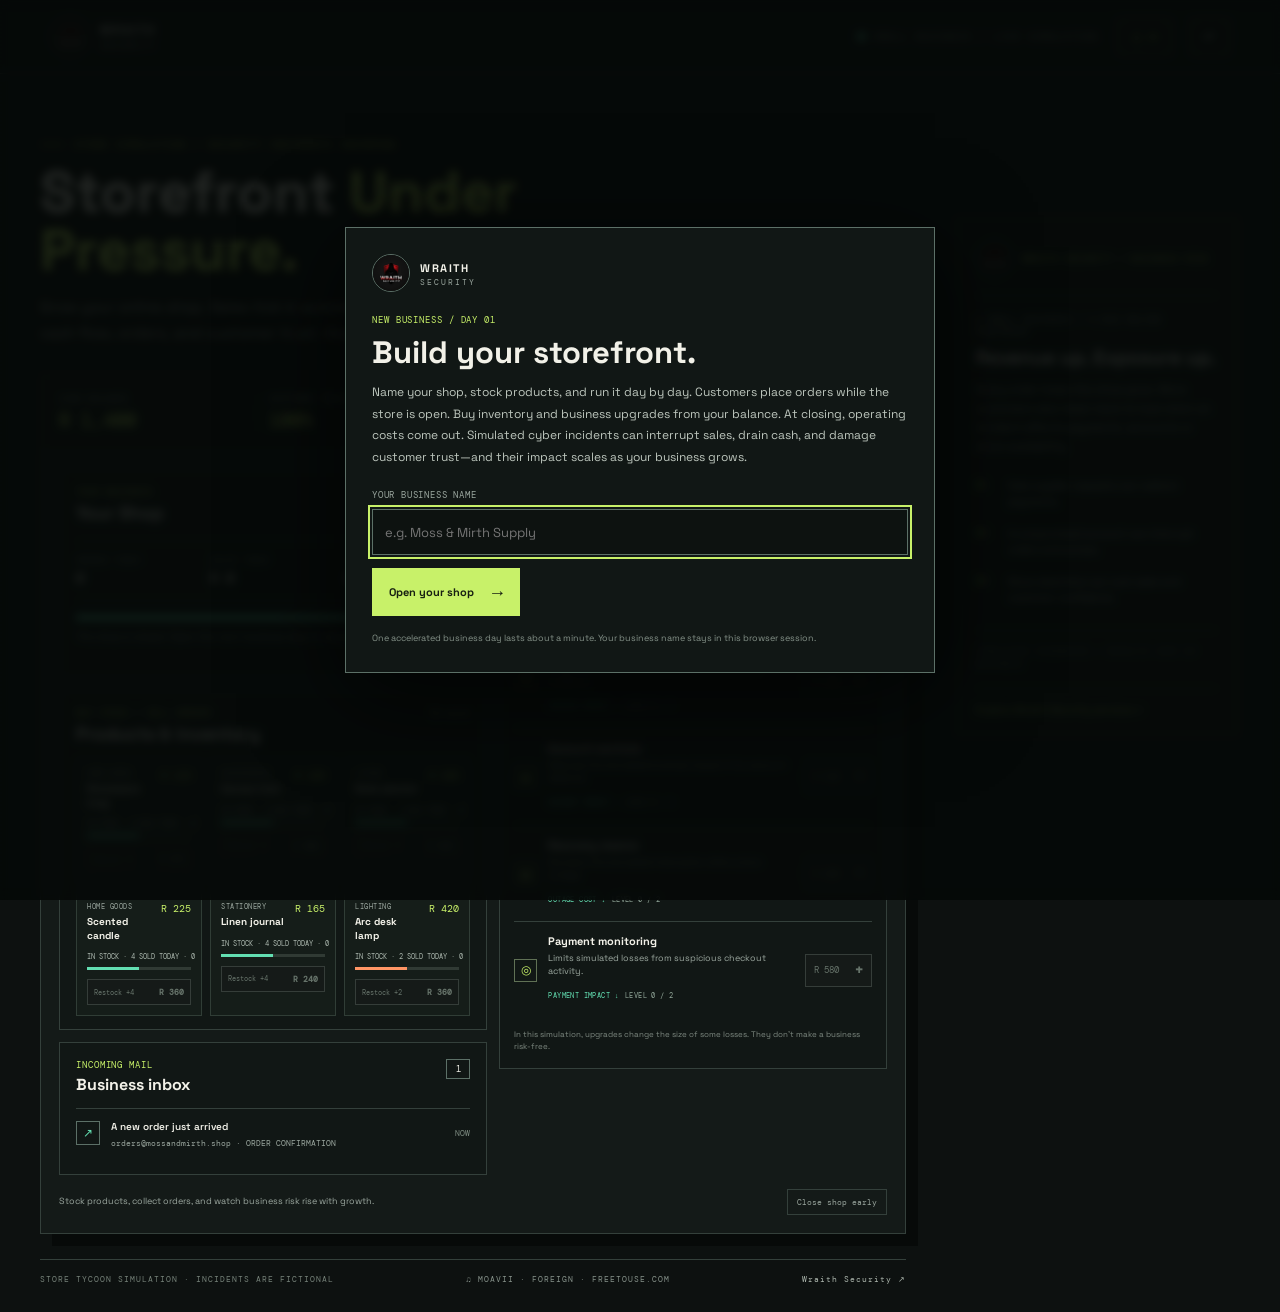
==== commit 79b8602a: "Expand shop catalog and Facebook stats sharing" ====
--- a/cyber-game/index.html
+++ b/cyber-game/index.html
@@ -94,9 +94,10 @@
         <div class="report-grid"><div><span data-en="GROSS SALES" data-af="BRUTO VERKOPE">GROSS SALES</span><strong id="finalSales">R 0</strong></div><div><span data-en="STOCK PURCHASES" data-af="VOORRAADAANKOPE">STOCK PURCHASES</span><strong id="finalStockCosts">R 0</strong></div><div><span data-en="OPERATING COSTS" data-af="BEDRYFSKOSTE">OPERATING COSTS</span><strong id="finalOperatingCosts">R 0</strong></div><div><span data-en="INCIDENT LOSSES" data-af="INSIDENTVERLIESE">INCIDENT LOSSES</span><strong id="finalLosses">R 0</strong></div><div><span data-en="CUSTOMER TRUST" data-af="KLIËNTVERTROUE">CUSTOMER TRUST</span><strong id="finalTrust">100%</strong></div><div><span data-en="ORDERS COMPLETED" data-af="BESTELLINGS VOLTOOI">ORDERS COMPLETED</span><strong id="finalOrders">0</strong></div></div>
         <div class="debrief" id="incidentReport"></div>
         <div class="wraith-pitch"><p class="panel-kicker" data-en="FICTIONAL SIMULATION. REAL BUSINESSES FACE REAL COSTS." data-af="FIKTIEWE SIMULASIE. REGTE BESIGHEDE HET REGTE KOSTES.">FICTIONAL SIMULATION. REAL BUSINESSES FACE REAL COSTS.</p><h3 data-en="Don't guess where your exposure is." data-af="Moenie raai waar jou blootstelling lê nie.">Don't guess where your exposure is.</h3><p data-en="Wraith Security offers independent, authorised security assessments for websites and small businesses." data-af="Wraith Security bied onafhanklike, gemagtigde sekuriteitsassesserings vir webwerwe en klein besighede.">Wraith Security offers independent, authorised security assessments for websites and small businesses.</p><a class="button" href="../#contact"><span data-en="Explore Wraith Security services" data-af="Ontdek Wraith Security-dienste">Explore Wraith Security services</span><b aria-hidden="true">↗</b></a></div>
+        <div class="share-preview-panel"><p class="panel-kicker" data-en="FACEBOOK POST PREVIEW" data-af="FACEBOOK-BERIGVOORBEELD">FACEBOOK POST PREVIEW</p><p id="sharePreview"></p></div>
         <div class="result-actions">
           <button class="button" id="replayButton" type="button"><span data-en="Open another shop" data-af="Begin ’n nuwe winkel">Open another shop</span><b aria-hidden="true">↻</b></button>
-          <button class="button button-secondary" id="shareButton" type="button"><span data-en="Share on Facebook" data-af="Deel op Facebook">Share on Facebook</span><b aria-hidden="true">↗</b></button>
+          <button class="button button-secondary" id="shareButton" type="button"><span data-en="Post shop stats on Facebook" data-af="Plaas winkelstatistiek op Facebook">Post shop stats on Facebook</span><b aria-hidden="true">↗</b></button>
           <button class="copy-button" id="copyButton" type="button" data-en="COPY GAME LINK" data-af="KOPIEER SPELSKAKEL">COPY GAME LINK</button>
         </div>
         <p class="share-status" id="shareStatus" role="status" aria-live="polite"></p>
--- a/cyber-game/gameplay.css
+++ b/cyber-game/gameplay.css
@@ -7,3 +7,4 @@
 @media(max-width:520px){.topbar-right{gap:7px}.music-toggle{min-width:42px;width:42px;height:32px;padding:3px;gap:3px}.music-toggle>span{font-size:14px}.music-toggle small{font-size:7px}.edition{max-width:122px;font-size:7px}.metrics-grid{grid-template-columns:repeat(2,minmax(0,1fr));gap:11px}.metric{padding-right:7px}.metric>span{font-size:8px}.metric strong{font-size:15px}.item-grid{grid-template-columns:1fr}.item-card{padding:11px}.item-stock-info{display:flex;font-size:8px}.welcome-dialog{padding:21px}.welcome-dialog h2{font-size:26px}.day-dialog{padding:0 16px 17px}.day-dialog .incident-topline{margin:0 -16px 16px;padding:11px 14px}.day-dialog h2{font-size:22px}.day-actions{align-items:stretch;flex-direction:column}.day-actions>*{width:100%;justify-content:center}.incident-impact{grid-template-columns:repeat(2,minmax(0,1fr))}.report-grid{grid-template-columns:repeat(2,minmax(0,1fr))}.report-grid>div:nth-child(3n){border-right:1px solid var(--line)}.report-grid>div:nth-child(2n){border-right:0;padding-right:0}.report-grid>div:nth-child(2n+1){padding-left:0}.report-grid>div:nth-child(n+3){border-top:1px solid var(--line)}.game-footer{gap:8px}}
 @media(prefers-reduced-motion:reduce){.stock-track span{transition:none}}
 @media(min-width:601px) and (max-width:760px){.store-column{grid-template-columns:1fr}}
+.share-preview-panel{margin-top:16px;padding:15px 17px;border:1px solid var(--line);background:#101513}.share-preview-panel>.panel-kicker{color:var(--lime)}.share-preview-panel>p:last-child{margin:8px 0 0;color:#c3cbc3;font:10px/1.7 var(--mono);white-space:pre-line;overflow-wrap:anywhere}
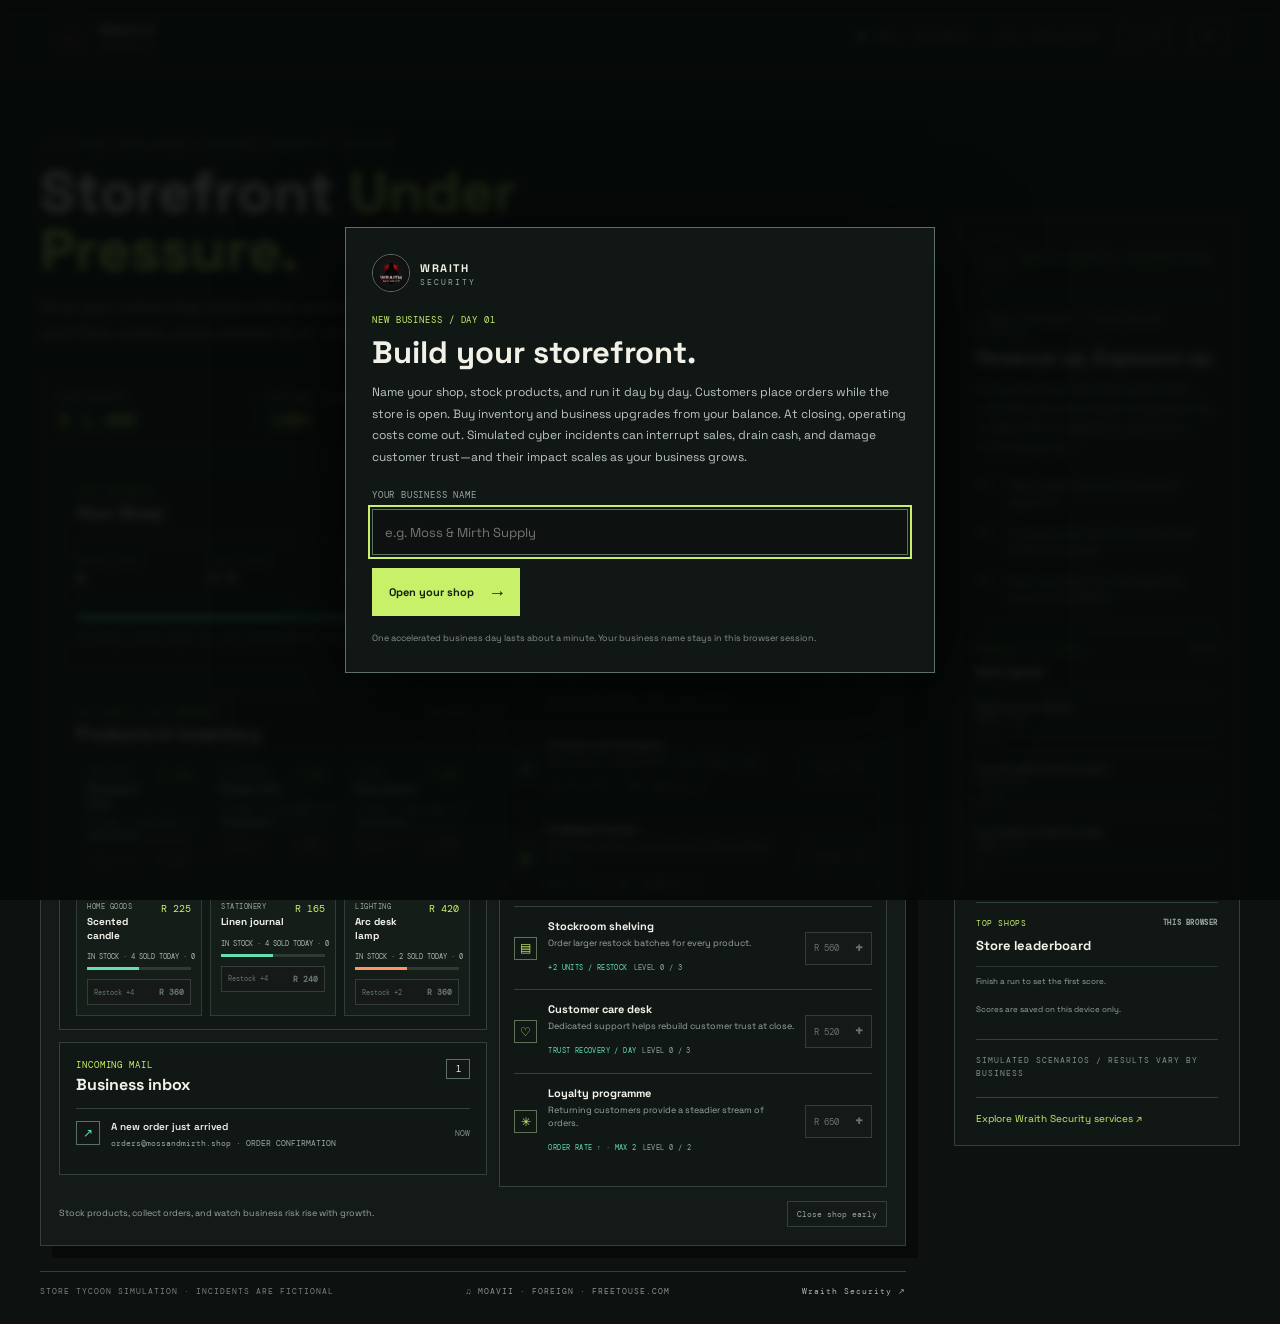
==== commit 30b869a5: "Add competitive upgrades, goals, and share cards" ====
--- a/cyber-game/index.html
+++ b/cyber-game/index.html
@@ -72,15 +72,26 @@
           </div>
 
           <section class="store-panel upgrades-panel" aria-labelledby="upgradesTitle">
-            <div class="panel-heading"><div><p class="panel-kicker" data-en="BUSINESS INVESTMENTS" data-af="BESIGHEIDSBELEGGINGS">BUSINESS INVESTMENTS</p><h2 id="upgradesTitle" data-en="Store upgrades" data-af="Winkelopgraderings">Store upgrades</h2></div><span class="upgrade-count" id="upgradeCount">0 / 5</span></div>
-            <div class="upgrade-list">
-              <article class="upgrade-item"><span class="upgrade-symbol">↗</span><div class="upgrade-copy"><h3 data-en="Outreach campaign" data-af="Uitreikveldtog">Outreach campaign</h3><p data-en="More visits and faster sales, with more customers to look after." data-af="Meer besoeke en vinniger verkope, met meer kliënte om te bedien.">More visits and faster sales, with more customers to look after.</p><span class="upgrade-effect" data-en="+R 4 / SEC · MAX 3" data-af="+R 4 / SEK · MAKS 3">+R 4 / SEC · MAX 3</span><span class="upgrade-owned" id="marketingLevel"></span></div><button class="upgrade-buy" id="marketingUpgrade" type="button"><span>R 180</span><b>+</b></button></article>
-              <article class="upgrade-item"><span class="upgrade-symbol">✉</span><div class="upgrade-copy"><h3 data-en="Mail screening" data-af="Posfiltrering">Mail screening</h3><p data-en="Limits the simulated cost of supplier and invoice incidents." data-af="Beperk die gesimuleerde koste van verskaffer- en faktuurinsidente.">Limits the simulated cost of supplier and invoice incidents.</p><span class="upgrade-effect" data-en="INVOICE IMPACT ↓" data-af="FAKTUURIMPAK ↓">INVOICE IMPACT ↓</span><span class="upgrade-owned" id="mailLevel"></span></div><button class="upgrade-buy" id="mailUpgrade" type="button"><span>R 240</span><b>+</b></button></article>
-              <article class="upgrade-item"><span class="upgrade-symbol">◈</span><div class="upgrade-copy"><h3 data-en="Account controls" data-af="Rekeningbeheer">Account controls</h3><p data-en="Reduces the simulated business impact of an account takeover." data-af="Verminder die gesimuleerde besigheidsimpak van ’n rekeningoorname.">Reduces the simulated business impact of an account takeover.</p><span class="upgrade-effect" data-en="ACCOUNT IMPACT ↓" data-af="REKENINGIMPAK ↓">ACCOUNT IMPACT ↓</span><span class="upgrade-owned" id="accountLevel"></span></div><button class="upgrade-buy" id="accountUpgrade" type="button"><span>R 320</span><b>+</b></button></article>
-              <article class="upgrade-item"><span class="upgrade-symbol">▤</span><div class="upgrade-copy"><h3 data-en="Recovery reserve" data-af="Herstelreserwe">Recovery reserve</h3><p data-en="Shortens the simulated interruption after a store outage." data-af="Verkort die gesimuleerde onderbreking ná ’n winkelonderbreking.">Shortens the simulated interruption after a store outage.</p><span class="upgrade-effect" data-en="OUTAGE COST ↓" data-af="ONDERBREKINGSKOSTE ↓">OUTAGE COST ↓</span><span class="upgrade-owned" id="backupLevel"></span></div><button class="upgrade-buy" id="backupUpgrade" type="button"><span>R 280</span><b>+</b></button></article>
-              <article class="upgrade-item"><span class="upgrade-symbol">◎</span><div class="upgrade-copy"><h3 data-en="Payment monitoring" data-af="Betalingsmonitering">Payment monitoring</h3><p data-en="Limits simulated losses from suspicious checkout activity." data-af="Beperk gesimuleerde verliese weens verdagte betaalaktiwiteit.">Limits simulated losses from suspicious checkout activity.</p><span class="upgrade-effect" data-en="PAYMENT IMPACT ↓" data-af="BETALINGSIMPAK ↓">PAYMENT IMPACT ↓</span><span class="upgrade-owned" id="paymentLevel"></span></div><button class="upgrade-buy" id="paymentUpgrade" type="button"><span>R 360</span><b>+</b></button></article>
+            <div class="panel-heading"><div><p class="panel-kicker" data-en="BUSINESS INVESTMENTS" data-af="BESIGHEIDSBELEGGINGS">BUSINESS INVESTMENTS</p><h2 id="upgradesTitle" data-en="Build your operation" data-af="Bou jou onderneming">Build your operation</h2></div><span class="upgrade-count" id="upgradeCount">0</span></div>
+            <div class="upgrade-tabs" role="tablist" aria-label="Upgrade category">
+              <button class="upgrade-tab is-active" id="shopTab" type="button" role="tab" aria-selected="true" aria-controls="shopUpgrades" data-upgrade-target="shopUpgrades" data-en="Shop" data-af="Winkel">Shop</button>
+              <button class="upgrade-tab" id="websiteTab" type="button" role="tab" aria-selected="false" aria-controls="websiteUpgrades" data-upgrade-target="websiteUpgrades" data-en="Website security" data-af="Webwerfsekuriteit">Website security</button>
             </div>
-            <p class="investment-note" data-en="In this simulation, upgrades change the size of some losses. They don't make a business risk-free." data-af="In hierdie simulasie verander opgraderings die grootte van sommige verliese. Dit maak ’n besigheid nie risikovry nie.">In this simulation, upgrades change the size of some losses. They don't make a business risk-free.</p>
+            <section class="upgrade-view" id="shopUpgrades" role="tabpanel" aria-labelledby="shopTab">
+              <p class="upgrade-intro" data-en="Invest in a better-running shop, more orders, or stronger customer relationships." data-af="Belê in ’n beter winkel, meer bestellings of sterker kliënteverhoudings.">Invest in a better-running shop, more orders, or stronger customer relationships.</p>
+              <div class="upgrade-list" id="shopUpgradeList"></div>
+            </section>
+            <section class="upgrade-view" id="websiteUpgrades" role="tabpanel" aria-labelledby="websiteTab" hidden>
+              <div class="reviewer-offer" id="reviewerOffer">
+                <p class="panel-kicker" data-en="HIRE A WEBSITE SPECIALIST" data-af="HUUR ’N WEBWERFSPESIALIS">HIRE A WEBSITE SPECIALIST</p>
+                <h3 data-en="Commission a security review" data-af="Laat ’n sekuriteitsoorsig doen">Commission a security review</h3>
+                <p data-en="A Wraith reviewer checks your storefront and reports which simulated risks are most exposed. The review unlocks specific website upgrades." data-af="’n Wraith-beoordelaar gaan jou winkel na en rapporteer watter gesimuleerde risiko’s die meeste blootgestel is. Die oorsig ontsluit spesifieke webwerfopgraderings.">A Wraith reviewer checks your storefront and reports which simulated risks are most exposed. The review unlocks specific website upgrades.</p>
+                <div class="review-findings" id="reviewFindings" hidden></div>
+                <button class="review-button" id="hireReviewer" type="button"><span data-en="Hire reviewer · R 650" data-af="Huur beoordelaar · R 650">Hire reviewer · R 650</span><b aria-hidden="true">↗</b></button>
+              </div>
+              <div class="upgrade-list website-upgrade-list" id="websiteUpgradeList" hidden></div>
+              <p class="investment-note" data-en="Website upgrades affect the simulated chance or impact of specific threat types; no package removes all risk." data-af="Webwerfopgraderings beïnvloed die gesimuleerde kans of impak van spesifieke bedreigingstipes; geen pakket verwyder alle risiko nie.">Website upgrades affect the simulated chance or impact of specific threat types; no package removes all risk.</p>
+            </section>
           </section>
         </div>
         <div class="game-controls"><span id="gameStatus" role="status" aria-live="polite" data-en="Stock products, collect orders, and watch business risk rise with growth." data-af="Vul produkte aan, ontvang bestellings en kyk hoe besigheidsrisiko met groei toeneem.">Stock products, collect orders, and watch business risk rise with growth.</span><button class="end-shift" id="closeDayButton" type="button" data-en="Close shop early" data-af="Sluit winkel vroeg">Close shop early</button></div>
@@ -89,6 +100,7 @@
       <section class="results" id="results" hidden aria-live="polite">
         <p class="eyebrow" data-en="STORE CLOSED / SIMULATION REPORT" data-af="WINKEL GESLUIT / SIMULASIEVERSLAG">STORE CLOSED / SIMULATION REPORT</p>
         <div class="result-top"><div><p class="result-score-label" data-en="ENDING BALANCE" data-af="EINDBALANS">ENDING BALANCE</p><p class="result-score"><span id="finalBalance">R 0</span></p></div><div class="result-rank" id="businessStatus"></div></div>
+        <div class="rank-result" id="rankResult" hidden></div>
         <h2 id="resultTitle" tabindex="-1" data-en="Your business, under pressure." data-af="Jou besigheid, onder druk.">Your business, under pressure.</h2>
         <p class="result-message" id="resultMessage"></p>
         <div class="report-grid"><div><span data-en="GROSS SALES" data-af="BRUTO VERKOPE">GROSS SALES</span><strong id="finalSales">R 0</strong></div><div><span data-en="STOCK PURCHASES" data-af="VOORRAADAANKOPE">STOCK PURCHASES</span><strong id="finalStockCosts">R 0</strong></div><div><span data-en="OPERATING COSTS" data-af="BEDRYFSKOSTE">OPERATING COSTS</span><strong id="finalOperatingCosts">R 0</strong></div><div><span data-en="INCIDENT LOSSES" data-af="INSIDENTVERLIESE">INCIDENT LOSSES</span><strong id="finalLosses">R 0</strong></div><div><span data-en="CUSTOMER TRUST" data-af="KLIËNTVERTROUE">CUSTOMER TRUST</span><strong id="finalTrust">100%</strong></div><div><span data-en="ORDERS COMPLETED" data-af="BESTELLINGS VOLTOOI">ORDERS COMPLETED</span><strong id="finalOrders">0</strong></div></div>
@@ -98,6 +110,7 @@
         <div class="result-actions">
           <button class="button" id="replayButton" type="button"><span data-en="Open another shop" data-af="Begin ’n nuwe winkel">Open another shop</span><b aria-hidden="true">↻</b></button>
           <button class="button button-secondary" id="shareButton" type="button"><span data-en="Post shop stats on Facebook" data-af="Plaas winkelstatistiek op Facebook">Post shop stats on Facebook</span><b aria-hidden="true">↗</b></button>
+          <button class="copy-button" id="downloadCardButton" type="button" data-en="SAVE STATS IMAGE" data-af="STOOR STATISTIEKBEELD">SAVE STATS IMAGE</button>
           <button class="copy-button" id="copyButton" type="button" data-en="COPY GAME LINK" data-af="KOPIEER SPELSKAKEL">COPY GAME LINK</button>
         </div>
         <p class="share-status" id="shareStatus" role="status" aria-live="polite"></p>
@@ -155,6 +168,8 @@
         <div><b>02</b><span data-en="A compromised account can interrupt orders and access." data-af="’n Gekompromitteerde rekening kan bestellings en toegang onderbreek.">A compromised account can interrupt orders and access.</span></div>
         <div><b>03</b><span data-en="Store downtime can cost sales and customer confidence." data-af="Winkelstilstand kan verkope en kliëntevertroue kos.">Store downtime can cost sales and customer confidence.</span></div>
       </div>
+      <section class="goals-panel" aria-labelledby="goalsTitle"><div class="rail-section-head"><span data-en="BUSINESS MILESTONES" data-af="BESIGHEIDSMYLPALE">BUSINESS MILESTONES</span><b id="goalCount">0 / 3</b></div><h3 id="goalsTitle" data-en="Next goals" data-af="Volgende doelwitte">Next goals</h3><div id="goalList"></div></section>
+      <section class="leaderboard-panel" aria-labelledby="leaderboardTitle"><div class="rail-section-head"><span data-en="TOP SHOPS" data-af="TOPWINKELS">TOP SHOPS</span><b data-en="THIS BROWSER" data-af="HIERDIE BLAAIER">THIS BROWSER</b></div><h3 id="leaderboardTitle" data-en="Store leaderboard" data-af="Winkelranglys">Store leaderboard</h3><ol id="leaderboardList"></ol><p class="leaderboard-scope" data-en="Scores are saved on this device only." data-af="Tellings word slegs op hierdie toestel gestoor.">Scores are saved on this device only.</p></section>
       <p class="rail-footnote" data-en="SIMULATED SCENARIOS / RESULTS VARY BY BUSINESS" data-af="GESIMULEERDE SCENARIO’S / RESULTATE VERSKIL PER BESIGHEID">SIMULATED SCENARIOS / RESULTS VARY BY BUSINESS</p>
       <a class="rail-cta" href="../#contact" data-en="Explore Wraith Security services ↗" data-af="Ontdek Wraith Security-dienste ↗">Explore Wraith Security services ↗</a>
     </aside>
--- a/cyber-game/gameplay.css
+++ b/cyber-game/gameplay.css
@@ -7,4 +7,8 @@
 @media(max-width:520px){.topbar-right{gap:7px}.music-toggle{min-width:42px;width:42px;height:32px;padding:3px;gap:3px}.music-toggle>span{font-size:14px}.music-toggle small{font-size:7px}.edition{max-width:122px;font-size:7px}.metrics-grid{grid-template-columns:repeat(2,minmax(0,1fr));gap:11px}.metric{padding-right:7px}.metric>span{font-size:8px}.metric strong{font-size:15px}.item-grid{grid-template-columns:1fr}.item-card{padding:11px}.item-stock-info{display:flex;font-size:8px}.welcome-dialog{padding:21px}.welcome-dialog h2{font-size:26px}.day-dialog{padding:0 16px 17px}.day-dialog .incident-topline{margin:0 -16px 16px;padding:11px 14px}.day-dialog h2{font-size:22px}.day-actions{align-items:stretch;flex-direction:column}.day-actions>*{width:100%;justify-content:center}.incident-impact{grid-template-columns:repeat(2,minmax(0,1fr))}.report-grid{grid-template-columns:repeat(2,minmax(0,1fr))}.report-grid>div:nth-child(3n){border-right:1px solid var(--line)}.report-grid>div:nth-child(2n){border-right:0;padding-right:0}.report-grid>div:nth-child(2n+1){padding-left:0}.report-grid>div:nth-child(n+3){border-top:1px solid var(--line)}.game-footer{gap:8px}}
 @media(prefers-reduced-motion:reduce){.stock-track span{transition:none}}
 @media(min-width:601px) and (max-width:760px){.store-column{grid-template-columns:1fr}}
+.upgrade-tabs{margin-top:14px;display:grid;grid-template-columns:1fr 1fr;border-bottom:1px solid var(--line)}.upgrade-tab{padding:10px 8px;border:0;border-bottom:2px solid transparent;background:transparent;color:var(--muted);font:9px var(--mono);cursor:pointer}.upgrade-tab.is-active{border-bottom-color:var(--lime);color:var(--lime)}.upgrade-view[hidden],.website-upgrade-list[hidden]{display:none}.upgrade-intro{margin:12px 0;color:var(--muted);font-size:10px;line-height:1.55}.upgrade-item[data-group=website]{border-left:2px solid #6b9271;padding-left:9px}.upgrade-owned.is-expiring{color:var(--orange)}.upgrade-owned.is-expired{color:var(--red)}.reviewer-offer{margin:12px 0;padding:13px;border:1px solid #48604e;background:#121b16}.reviewer-offer h3{margin:6px 0;font-size:13px}.reviewer-offer>p:not(.panel-kicker){margin:0 0 11px;color:var(--muted);font-size:9px;line-height:1.6}.review-button{width:100%;padding:10px 11px;display:flex;align-items:center;justify-content:space-between;border:1px solid var(--lime);background:#26331f;color:var(--lime);font:9px var(--mono);cursor:pointer}.review-button:hover:not(:disabled){background:#35462a}.review-button:disabled{opacity:.55;cursor:not-allowed}.review-findings{margin:12px 0;display:grid;gap:7px}.review-findings>p{margin:0 0 3px;color:#c3cbc3;font-size:9px;line-height:1.55}.review-finding{padding:7px 8px;display:flex;justify-content:space-between;gap:8px;border-left:2px solid var(--orange);background:#18201b;font-size:8px}.review-finding strong{color:var(--paper)}.review-finding span{color:var(--orange);text-align:right;font-size:7px}.goals-panel,.leaderboard-panel{margin-top:22px;padding-top:15px;border-top:1px solid var(--line)}.rail-section-head{display:flex;align-items:center;justify-content:space-between;gap:8px;color:var(--lime);font:8px var(--mono);letter-spacing:.6px}.rail-section-head b{color:var(--muted);font-size:7px}.goals-panel h3,.leaderboard-panel h3{margin:8px 0 10px;font-size:13px}.goal-item{padding:8px 0;display:grid;grid-template-columns:minmax(0,1fr) auto;gap:5px 8px;border-top:1px solid #29342e}.goal-copy{min-width:0;display:grid;gap:2px}.goal-copy strong{font-size:9px;line-height:1.4}.goal-copy span,.goal-item>small{color:var(--muted);font:7px var(--mono)}.goal-item.is-complete .goal-copy span{color:var(--mint)}.goal-meter{grid-column:1/-1;height:3px;background:#29342e}.goal-meter span{display:block;height:100%;background:var(--lime)}.leaderboard-panel ol{margin:0;padding:0;list-style:none}.leaderboard-row{padding:8px 0;display:grid;grid-template-columns:20px minmax(0,1fr) auto;gap:6px;align-items:center;border-top:1px solid #29342e}.leaderboard-row>span:first-child{color:var(--lime);font:9px var(--mono)}.leaderboard-identity{min-width:0;display:grid;gap:2px}.leaderboard-identity strong{overflow:hidden;color:var(--paper);font-size:9px;text-overflow:ellipsis;white-space:nowrap}.leaderboard-identity small{color:var(--muted);font:7px var(--mono)}.leaderboard-row>b{color:var(--mint);font:8px var(--mono);white-space:nowrap}.leaderboard-empty,.leaderboard-scope{color:var(--muted);font-size:8px;line-height:1.5}.leaderboard-empty{padding:8px 0;border-top:1px solid #29342e}.leaderboard-scope{margin:8px 0 0}.rank-result{margin:14px 0;padding:11px 13px;border-left:3px solid var(--lime);background:#17211b;color:var(--lime);font:9px var(--mono);line-height:1.5}.rank-result[hidden]{display:none}
+@media(max-width:600px){.review-finding{align-items:flex-start;flex-direction:column;gap:3px}.rank-result{font-size:8px}.upgrade-tabs{position:sticky;top:0;z-index:2;background:#111715}}
 .share-preview-panel{margin-top:16px;padding:15px 17px;border:1px solid var(--line);background:#101513}.share-preview-panel>.panel-kicker{color:var(--lime)}.share-preview-panel>p:last-child{margin:8px 0 0;color:#c3cbc3;font:10px/1.7 var(--mono);white-space:pre-line;overflow-wrap:anywhere}
+.upgrade-tabs{margin-top:14px;display:grid;grid-template-columns:1fr 1fr;border-bottom:1px solid var(--line)}.upgrade-tab{padding:10px 8px;border:0;border-bottom:2px solid transparent;background:transparent;color:var(--muted);font:9px var(--mono);cursor:pointer}.upgrade-tab.is-active{border-bottom-color:var(--lime);color:var(--lime)}.upgrade-view[hidden],.website-upgrade-list[hidden]{display:none}.upgrade-intro{margin:12px 0;color:var(--muted);font-size:10px;line-height:1.55}.upgrade-item[data-group=website]{border-left:2px solid #6b9271;padding-left:9px}.upgrade-owned.is-expiring{color:var(--orange)}.upgrade-owned.is-expired{color:var(--red)}.reviewer-offer{margin:12px 0;padding:13px;border:1px solid #48604e;background:#121b16}.reviewer-offer h3{margin:6px 0;font-size:13px}.reviewer-offer>p:not(.panel-kicker){margin:0 0 11px;color:var(--muted);font-size:9px;line-height:1.6}.review-button{width:100%;padding:10px 11px;display:flex;align-items:center;justify-content:space-between;border:1px solid var(--lime);background:#26331f;color:var(--lime);font:9px var(--mono);cursor:pointer}.review-button:hover:not(:disabled){background:#35462a}.review-button:disabled{opacity:.55;cursor:not-allowed}.review-findings{margin:12px 0;display:grid;gap:7px}.review-findings>p{margin:0 0 3px;color:#c3cbc3;font-size:9px;line-height:1.55}.review-finding{padding:7px 8px;display:flex;justify-content:space-between;gap:8px;border-left:2px solid var(--orange);background:#18201b;font-size:8px}.review-finding strong{color:var(--paper)}.review-finding span{color:var(--orange);text-align:right}.goals-panel,.leaderboard-panel{margin-top:22px;padding-top:15px;border-top:1px solid var(--line)}.rail-section-head{display:flex;align-items:center;justify-content:space-between;gap:8px;color:var(--lime);font:8px var(--mono);letter-spacing:.6px}.rail-section-head b{color:var(--muted);font-size:7px}.goals-panel h3,.leaderboard-panel h3{margin:8px 0 10px;font-size:13px}.goal-item{padding:8px 0;display:grid;grid-template-columns:minmax(0,1fr) auto;gap:5px 8px;border-top:1px solid #29342e}.goal-copy{min-width:0;display:grid;gap:2px}.goal-copy strong{font-size:9px;line-height:1.4}.goal-copy span,.goal-item>small{color:var(--muted);font:7px var(--mono)}.goal-item.is-complete .goal-copy span{color:var(--mint)}.goal-meter{grid-column:1/-1;height:3px;background:#29342e}.goal-meter span{display:block;height:100%;background:var(--lime)}.leaderboard-panel ol{margin:0;padding:0;list-style:none}.leaderboard-row{padding:8px 0;display:grid;grid-template-columns:20px minmax(0,1fr) auto;gap:6px;align-items:center;border-top:1px solid #29342e}.leaderboard-row>span:first-child{color:var(--lime);font:9px var(--mono)}.leaderboard-identity{min-width:0;display:grid;gap:2px}.leaderboard-identity strong{overflow:hidden;color:var(--paper);font-size:9px;text-overflow:ellipsis;white-space:nowrap}.leaderboard-identity small{color:var(--muted);font:7px var(--mono)}.leaderboard-row>b{color:var(--mint);font:8px var(--mono);white-space:nowrap}.leaderboard-empty,.leaderboard-scope{color:var(--muted);font-size:8px;line-height:1.5}.leaderboard-empty{padding:8px 0;border-top:1px solid #29342e}.leaderboard-scope{margin:8px 0 0}.rank-result{margin:14px 0;padding:11px 13px;border-left:3px solid var(--lime);background:#17211b;color:var(--lime);font:9px var(--mono);line-height:1.5}.rank-result[hidden]{display:none}.review-finding span{font-size:7px}
+@media(max-width:600px){.review-finding{align-items:flex-start;flex-direction:column;gap:3px}.rank-result{font-size:8px}.upgrade-tabs{position:sticky;top:0;z-index:2;background:#111715}}
